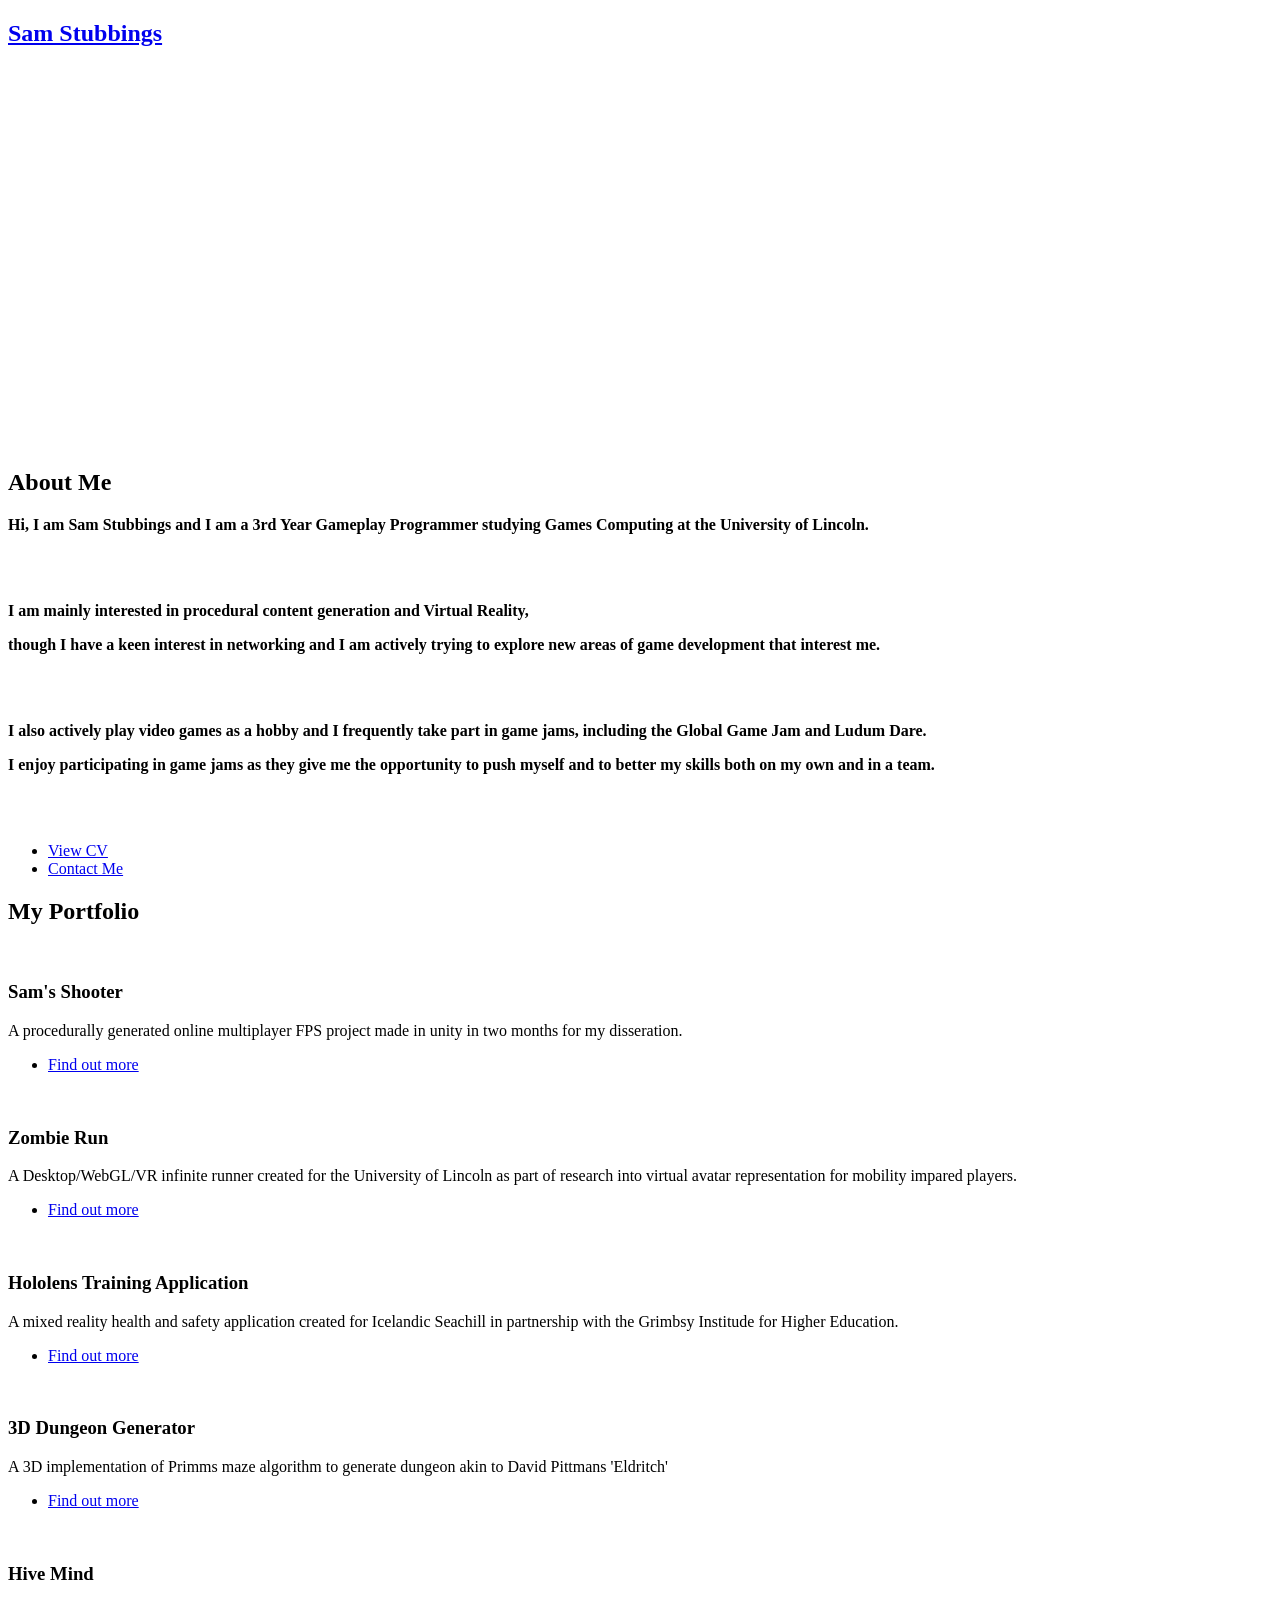
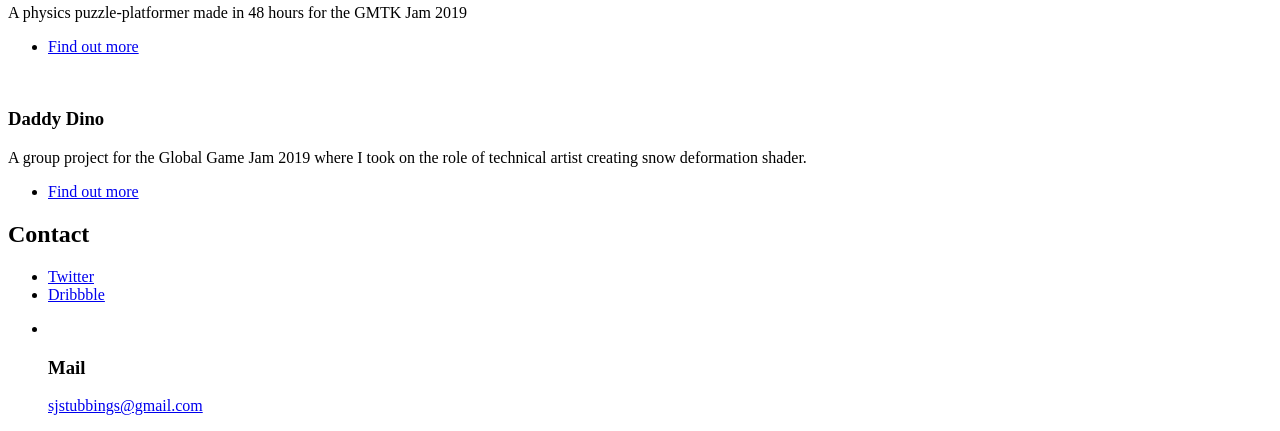
==== index.html @ 4e70c13d "Add files via upload Initial Commit" ====
<!DOCTYPE HTML>
<!--
	Dopetrope by HTML5 UP
	html5up.net | @ajlkn
	Free for personal and commercial use under the CCA 3.0 license (html5up.net/license)
<div class="row">	
								<h3><a href="index.html"><br></br></a></h3>
							</div>

-->
<html>
	<head>
		<title>Sam Stubbings portfolio</title>
		<meta charset="utf-8" />
		<meta name="viewport" content="width=device-width, initial-scale=1, user-scalable=no" />
		<link rel="stylesheet" href="assets/css/main.css" />
	</head>
	<body class="homepage is-preload">
		<div id="page-wrapper">

			<!-- Header -->
				<section id="header">

					<!-- Logo -->
						<h1><a href="index.html">Sam Stubbings<br> </br></a></h1>

					<!-- Nav -->

					<iframe width="560" height="315" src="https://www.youtube.com/embed/6GHrN5qxEMA" frameborder="0" allow="accelerometer; autoplay; encrypted-media; gyroscope; picture-in-picture" allowfullscreen></iframe>

					<!-- Banner -->
					
					<!-- Intro -->
						<section id="intro" class="container">
							
							
								<header>
									<br></br>
									<h2>About Me</h2>
								</header>
									<p><b>Hi, I am Sam Stubbings and I am a 3rd Year Gameplay Programmer studying Games Computing at the University of Lincoln.</b></p>
									<br></br>
									<p><b>I am mainly interested in procedural content generation and Virtual Reality,</b></p>
									<p><b> though I have a keen interest in networking and I am actively trying to explore new areas of game development that interest me.</b></p>
									<br></br>
									<p><b>I also actively play video games as a hobby and I frequently take part in game jams, including the Global Game Jam and Ludum Dare.</b></p>
									<p><b>I enjoy participating in game jams as they give me the opportunity to push myself and to better my skills both on my own and in a team.</b></p>
									<br></br>
							
							<footer>
								<ul class="actions">
									<li><a href="#" class="button large">View CV</a></li>
									<li><a href="#" class="button alt large">Contact Me</a></li>
								</ul>
							</footer>
						</section>

				</section>

			<!-- Main -->
				<section id="main">
					<div class="container">
						<div class="row">
							<div class="col-12">

								<!-- Portfolio -->
									<section>
										<header class="major">
											<h2>My Portfolio</h2>
										</header>
										<div class="row">
											<div class="col-4 col-6-medium col-12-small">
												<section class="box">
													<a href="#" class="image featured"><img src="images/pic02.jpg" alt="" /></a>
													<header>
														<h3>Sam's Shooter</h3>
													</header>
													<p>A procedurally generated online multiplayer FPS project made in unity in two months for my disseration.</p>
													<footer>
														<ul class="actions">
															<li><a href="#" class="button alt">Find out more</a></li>
														</ul>
													</footer>
												</section>
											</div>
											<div class="col-4 col-6-medium col-12-small">
												<section class="box">
													<a href="#" class="image featured"><img src="images/pic03.jpg" alt="" /></a>
													<header>
														<h3>Zombie Run</h3>
													</header>
													<p>A Desktop/WebGL/VR infinite runner created for the University of Lincoln as part of research into virtual avatar representation for mobility impared players.</p>
													<footer>
														<ul class="actions">
															<li><a href="#" class="button alt">Find out more</a></li>
														</ul>
													</footer>
												</section>
											</div>
											<div class="col-4 col-6-medium col-12-small">
												<section class="box">
													<a href="#" class="image featured"><img src="images/pic04.jpg" alt="" /></a>
													<header>
														<h3>Hololens Training Application</h3>
													</header>
													<p>A mixed reality health and safety application created for Icelandic Seachill in partnership with the Grimbsy Institude for Higher Education. </p>
													<footer>
														<ul class="actions">
															<li><a href="#" class="button alt">Find out more</a></li>
														</ul>
													</footer>
												</section>
											</div>
											<div class="col-4 col-6-medium col-12-small">
												<section class="box">
													<a href="#" class="image featured"><img src="images/pic05.jpg" alt="" /></a>
													<header>
														<h3>3D Dungeon Generator</h3>
													</header>
													<p>A 3D implementation of Primms maze algorithm to generate dungeon akin to David Pittmans 'Eldritch'</p>
													<footer>
														<ul class="actions">
															<li><a href="#" class="button alt">Find out more</a></li>
														</ul>
													</footer>
												</section>
											</div>
											<div class="col-4 col-6-medium col-12-small">
												<section class="box">
													<a href="#" class="image featured"><img src="images/pic06.jpg" alt="" /></a>
													<header>
														<h3>Hive Mind</h3>
													</header>
													<p>A physics puzzle-platformer made in 48 hours for the GMTK Jam 2019 </p>
													<footer>
														<ul class="actions">
															<li><a href="#" class="button alt">Find out more</a></li>
														</ul>
													</footer>
												</section>
											</div>
											<div class="col-4 col-6-medium col-12-small">
												<section class="box">
													<a href="#" class="image featured"><img src="images/pic07.jpg" alt="" /></a>
													<header>
														<h3>Daddy Dino</h3>
													</header>
													<p>A group project for the Global Game Jam 2019 where I took on the role of technical artist creating snow deformation shader.</p>
													<footer>
														<ul class="actions">
															<li><a href="#" class="button alt">Find out more</a></li>
														</ul>
													</footer>
												</section>
											</div>
										</div>
									</section>

							
						</div>
					</div>
				</section>

			<!-- Footer -->
				<section id="footer">
					<div class="container">
						<div class="row">							
							<div class="col-4 col-12-medium">
								<section>
									<header>
										<h2>Contact</h2>
									</header>
									<ul class="social">
										<li><a class="icon brands fa-twitter" href="#"><span class="label">Twitter</span></a></li>
										<li><a class="icon brands fa-linkedin-in" href="#"><span class="label">Dribbble</span></a></li>
										</ul>
									<ul class="contact">										
										<li></li>
											<h3>Mail</h3>
											<p><a href="#">sjstubbings@gmail.com</a></p>
										</li>										
									</ul>
								</section>
							</div>							
						</div>
					</div>
				</section>

		</div>

		<!-- Scripts -->
			<script src="assets/js/jquery.min.js"></script>
			<script src="assets/js/jquery.dropotron.min.js"></script>
			<script src="assets/js/browser.min.js"></script>
			<script src="assets/js/breakpoints.min.js"></script>
			<script src="assets/js/util.js"></script>
			<script src="assets/js/main.js"></script>

	</body>
</html>
---- assets/css/main.css ----
@import url("fontawesome-all.min.css");
@import url("https://fonts.googleapis.com/css?family=Source+Sans+Pro:300,400,700,900,300italic");

/*
	Dopetrope by HTML5 UP
	html5up.net | @ajlkn
	Free for personal and commercial use under the CCA 3.0 license (html5up.net/license)
*/

html, body, div, span, applet, object,
iframe, h1, h2, h3, h4, h5, h6, p, blockquote,
pre, a, abbr, acronym, address, big, cite,
code, del, dfn, em, img, ins, kbd, q, s, samp,
small, strike, strong, sub, sup, tt, var, b,
u, i, center, dl, dt, dd, ol, ul, li, fieldset,
form, label, legend, table, caption, tbody,
tfoot, thead, tr, th, td, article, aside,
canvas, details, embed, figure, figcaption,
footer, header, hgroup, menu, nav, output, ruby,
section, summary, time, mark, audio, video {
	margin: 0;
	padding: 0;
	border: 0;
	font-size: 100%;
	font: inherit;
	vertical-align: baseline;}

article, aside, details, figcaption, figure,
footer, header, hgroup, menu, nav, section {
	display: block;}

body {
	line-height: 1;
}

ol, ul {
	list-style: none;
}

blockquote, q {
	quotes: none;
}

	blockquote:before, blockquote:after, q:before, q:after {
		content: '';
		content: none;
	}

table {
	border-collapse: collapse;
	border-spacing: 0;
}

body {
	-webkit-text-size-adjust: none;
}

mark {
	background-color: transparent;
	color: inherit;
}

input::-moz-focus-inner {
	border: 0;
	padding: 0;
}

input, select, textarea {
	-moz-appearance: none;
	-webkit-appearance: none;
	-ms-appearance: none;
	appearance: none;
}

/* Basic */

	html {
		box-sizing: border-box;
	}

	*, *:before, *:after {
		box-sizing: inherit;
	}

	body {
		background: #252122;
		background-image: url("images/bg02.png");
	}

		body.is-preload *, body.is-preload *:before, body.is-preload *:after {
			-moz-animation: none !important;
			-webkit-animation: none !important;
			-ms-animation: none !important;
			animation: none !important;
			-moz-transition: none !important;
			-webkit-transition: none !important;
			-ms-transition: none !important;
			transition: none !important;
		}

	body, input, textarea, select {
		font-family: 'Source Sans Pro';
		font-weight: 300;
		color: #5d5d5d;
		font-size: 14pt;
		line-height: 1.75em;
	}

	strong, b {
		color: #252122;
		font-weight: 400;
	}

	i, em {
		font-style: italic;
	}

	sub {
		position: relative;
		top: 0.5em;
		font-size: 0.8em;
	}

	sup {
		position: relative;
		top: -0.5em;
		font-size: 0.8em;
	}

	blockquote {
		border-left: solid 0.75em #dddddd;
		padding: 1em 0 1em 1.5em;
		font-style: italic;
	}

	h1, h2, h3, h4, h5, h6 {
		color: #252122;
		font-weight: 700;
	}

	h1 a, h2 a, h3 a, h4 a, h5 a, h6 a {
		color: inherit;
		text-decoration: none;
	}

	h2 {
		font-size: 1.5em;
	}

	h3 {
		font-size: 1.35em;
	}

	a {
		color: #d52349;
		text-decoration: underline;
	}

		a:hover {
			text-decoration: none;
		}

	br.clear {
		clear: both;
	}

	hr {
		border: 0;
		border-top: solid 1px #dddddd;
		height: 1px;
		margin: 2em 0 2em 0;
	}

	p, ul, ol, dl, table {
		margin-bottom: 2em;
	}

/* Container */

	.container {
		margin: 0 auto;
		max-width: 100%;
		width: 70em;
	}

		@media screen and (max-width: 1680px) {

			.container {
				width: 70em;
			}

		}

		@media screen and (max-width: 1280px) {

			.container {
				width: calc(100% - 60px);
			}

		}

		@media screen and (max-width: 980px) {

			.container {
				width: calc(100% - 80px);
			}

		}

		@media screen and (max-width: 736px) {

			.container {
				width: calc(100% - 40px);
			}

		}

/* Row */

	.row {
		display: flex;
		flex-wrap: wrap;
		box-sizing: border-box;
		align-items: stretch;
	}

		.row > * {
			box-sizing: border-box;
		}

		.row.gtr-uniform > * > :last-child {
			margin-bottom: 0;
		}

		.row.aln-left {
			justify-content: flex-start;
		}

		.row.aln-center {
			justify-content: center;
		}

		.row.aln-right {
			justify-content: flex-end;
		}

		.row.aln-top {
			align-items: flex-start;
		}

		.row.aln-middle {
			align-items: center;
		}

		.row.aln-bottom {
			align-items: flex-end;
		}

		.row > .imp {
			order: -1;
		}

		.row > .col-1 {
			width: 8.33333%;
		}

		.row > .off-1 {
			margin-left: 8.33333%;
		}

		.row > .col-2 {
			width: 16.66667%;
		}

		.row > .off-2 {
			margin-left: 16.66667%;
		}

		.row > .col-3 {
			width: 25%;
		}

		.row > .off-3 {
			margin-left: 25%;
		}

		.row > .col-4 {
			width: 33.33333%;
		}

		.row > .off-4 {
			margin-left: 33.33333%;
		}

		.row > .col-5 {
			width: 41.66667%;
		}

		.row > .off-5 {
			margin-left: 41.66667%;
		}

		.row > .col-6 {
			width: 50%;
		}

		.row > .off-6 {
			margin-left: 50%;
		}

		.row > .col-7 {
			width: 58.33333%;
		}

		.row > .off-7 {
			margin-left: 58.33333%;
		}

		.row > .col-8 {
			width: 66.66667%;
		}

		.row > .off-8 {
			margin-left: 66.66667%;
		}

		.row > .col-9 {
			width: 75%;
		}

		.row > .off-9 {
			margin-left: 75%;
		}

		.row > .col-10 {
			width: 83.33333%;
		}

		.row > .off-10 {
			margin-left: 83.33333%;
		}

		.row > .col-11 {
			width: 91.66667%;
		}

		.row > .off-11 {
			margin-left: 91.66667%;
		}

		.row > .col-12 {
			width: 100%;
		}

		.row > .off-12 {
			margin-left: 100%;
		}

		.row.gtr-0 {
			margin-top: 0px;
			margin-left: 0px;
		}

			.row.gtr-0 > * {
				padding: 0px 0 0 0px;
			}

			.row.gtr-0.gtr-uniform {
				margin-top: 0px;
			}

				.row.gtr-0.gtr-uniform > * {
					padding-top: 0px;
				}

		.row.gtr-25 {
			margin-top: -12.5px;
			margin-left: -12.5px;
		}

			.row.gtr-25 > * {
				padding: 12.5px 0 0 12.5px;
			}

			.row.gtr-25.gtr-uniform {
				margin-top: -12.5px;
			}

				.row.gtr-25.gtr-uniform > * {
					padding-top: 12.5px;
				}

		.row.gtr-50 {
			margin-top: -25px;
			margin-left: -25px;
		}

			.row.gtr-50 > * {
				padding: 25px 0 0 25px;
			}

			.row.gtr-50.gtr-uniform {
				margin-top: -25px;
			}

				.row.gtr-50.gtr-uniform > * {
					padding-top: 25px;
				}

		.row {
			margin-top: -50px;
			margin-left: -50px;
		}

			.row > * {
				padding: 50px 0 0 50px;
			}

			.row.gtr-uniform {
				margin-top: -50px;
			}

				.row.gtr-uniform > * {
					padding-top: 50px;
				}

		.row.gtr-150 {
			margin-top: -75px;
			margin-left: -75px;
		}

			.row.gtr-150 > * {
				padding: 75px 0 0 75px;
			}

			.row.gtr-150.gtr-uniform {
				margin-top: -75px;
			}

				.row.gtr-150.gtr-uniform > * {
					padding-top: 75px;
				}

		.row.gtr-200 {
			margin-top: -100px;
			margin-left: -100px;
		}

			.row.gtr-200 > * {
				padding: 100px 0 0 100px;
			}

			.row.gtr-200.gtr-uniform {
				margin-top: -100px;
			}

				.row.gtr-200.gtr-uniform > * {
					padding-top: 100px;
				}

		@media screen and (max-width: 1680px) {

			.row {
				display: flex;
				flex-wrap: wrap;
				box-sizing: border-box;
				align-items: stretch;
			}

				.row > * {
					box-sizing: border-box;
				}

				.row.gtr-uniform > * > :last-child {
					margin-bottom: 0;
				}

				.row.aln-left {
					justify-content: flex-start;
				}

				.row.aln-center {
					justify-content: center;
				}

				.row.aln-right {
					justify-content: flex-end;
				}

				.row.aln-top {
					align-items: flex-start;
				}

				.row.aln-middle {
					align-items: center;
				}

				.row.aln-bottom {
					align-items: flex-end;
				}

				.row > .imp-xlarge {
					order: -1;
				}

				.row > .col-1-xlarge {
					width: 8.33333%;
				}

				.row > .off-1-xlarge {
					margin-left: 8.33333%;
				}

				.row > .col-2-xlarge {
					width: 16.66667%;
				}

				.row > .off-2-xlarge {
					margin-left: 16.66667%;
				}

				.row > .col-3-xlarge {
					width: 25%;
				}

				.row > .off-3-xlarge {
					margin-left: 25%;
				}

				.row > .col-4-xlarge {
					width: 33.33333%;
				}

				.row > .off-4-xlarge {
					margin-left: 33.33333%;
				}

				.row > .col-5-xlarge {
					width: 41.66667%;
				}

				.row > .off-5-xlarge {
					margin-left: 41.66667%;
				}

				.row > .col-6-xlarge {
					width: 50%;
				}

				.row > .off-6-xlarge {
					margin-left: 50%;
				}

				.row > .col-7-xlarge {
					width: 58.33333%;
				}

				.row > .off-7-xlarge {
					margin-left: 58.33333%;
				}

				.row > .col-8-xlarge {
					width: 66.66667%;
				}

				.row > .off-8-xlarge {
					margin-left: 66.66667%;
				}

				.row > .col-9-xlarge {
					width: 75%;
				}

				.row > .off-9-xlarge {
					margin-left: 75%;
				}

				.row > .col-10-xlarge {
					width: 83.33333%;
				}

				.row > .off-10-xlarge {
					margin-left: 83.33333%;
				}

				.row > .col-11-xlarge {
					width: 91.66667%;
				}

				.row > .off-11-xlarge {
					margin-left: 91.66667%;
				}

				.row > .col-12-xlarge {
					width: 100%;
				}

				.row > .off-12-xlarge {
					margin-left: 100%;
				}

				.row.gtr-0 {
					margin-top: 0px;
					margin-left: 0px;
				}

					.row.gtr-0 > * {
						padding: 0px 0 0 0px;
					}

					.row.gtr-0.gtr-uniform {
						margin-top: 0px;
					}

						.row.gtr-0.gtr-uniform > * {
							padding-top: 0px;
						}

				.row.gtr-25 {
					margin-top: -12.5px;
					margin-left: -12.5px;
				}

					.row.gtr-25 > * {
						padding: 12.5px 0 0 12.5px;
					}

					.row.gtr-25.gtr-uniform {
						margin-top: -12.5px;
					}

						.row.gtr-25.gtr-uniform > * {
							padding-top: 12.5px;
						}

				.row.gtr-50 {
					margin-top: -25px;
					margin-left: -25px;
				}

					.row.gtr-50 > * {
						padding: 25px 0 0 25px;
					}

					.row.gtr-50.gtr-uniform {
						margin-top: -25px;
					}

						.row.gtr-50.gtr-uniform > * {
							padding-top: 25px;
						}

				.row {
					margin-top: -50px;
					margin-left: -50px;
				}

					.row > * {
						padding: 50px 0 0 50px;
					}

					.row.gtr-uniform {
						margin-top: -50px;
					}

						.row.gtr-uniform > * {
							padding-top: 50px;
						}

				.row.gtr-150 {
					margin-top: -75px;
					margin-left: -75px;
				}

					.row.gtr-150 > * {
						padding: 75px 0 0 75px;
					}

					.row.gtr-150.gtr-uniform {
						margin-top: -75px;
					}

						.row.gtr-150.gtr-uniform > * {
							padding-top: 75px;
						}

				.row.gtr-200 {
					margin-top: -100px;
					margin-left: -100px;
				}

					.row.gtr-200 > * {
						padding: 100px 0 0 100px;
					}

					.row.gtr-200.gtr-uniform {
						margin-top: -100px;
					}

						.row.gtr-200.gtr-uniform > * {
							padding-top: 100px;
						}

		}

		@media screen and (max-width: 1280px) {

			.row {
				display: flex;
				flex-wrap: wrap;
				box-sizing: border-box;
				align-items: stretch;
			}

				.row > * {
					box-sizing: border-box;
				}

				.row.gtr-uniform > * > :last-child {
					margin-bottom: 0;
				}

				.row.aln-left {
					justify-content: flex-start;
				}

				.row.aln-center {
					justify-content: center;
				}

				.row.aln-right {
					justify-content: flex-end;
				}

				.row.aln-top {
					align-items: flex-start;
				}

				.row.aln-middle {
					align-items: center;
				}

				.row.aln-bottom {
					align-items: flex-end;
				}

				.row > .imp-large {
					order: -1;
				}

				.row > .col-1-large {
					width: 8.33333%;
				}

				.row > .off-1-large {
					margin-left: 8.33333%;
				}

				.row > .col-2-large {
					width: 16.66667%;
				}

				.row > .off-2-large {
					margin-left: 16.66667%;
				}

				.row > .col-3-large {
					width: 25%;
				}

				.row > .off-3-large {
					margin-left: 25%;
				}

				.row > .col-4-large {
					width: 33.33333%;
				}

				.row > .off-4-large {
					margin-left: 33.33333%;
				}

				.row > .col-5-large {
					width: 41.66667%;
				}

				.row > .off-5-large {
					margin-left: 41.66667%;
				}

				.row > .col-6-large {
					width: 50%;
				}

				.row > .off-6-large {
					margin-left: 50%;
				}

				.row > .col-7-large {
					width: 58.33333%;
				}

				.row > .off-7-large {
					margin-left: 58.33333%;
				}

				.row > .col-8-large {
					width: 66.66667%;
				}

				.row > .off-8-large {
					margin-left: 66.66667%;
				}

				.row > .col-9-large {
					width: 75%;
				}

				.row > .off-9-large {
					margin-left: 75%;
				}

				.row > .col-10-large {
					width: 83.33333%;
				}

				.row > .off-10-large {
					margin-left: 83.33333%;
				}

				.row > .col-11-large {
					width: 91.66667%;
				}

				.row > .off-11-large {
					margin-left: 91.66667%;
				}

				.row > .col-12-large {
					width: 100%;
				}

				.row > .off-12-large {
					margin-left: 100%;
				}

				.row.gtr-0 {
					margin-top: 0px;
					margin-left: 0px;
				}

					.row.gtr-0 > * {
						padding: 0px 0 0 0px;
					}

					.row.gtr-0.gtr-uniform {
						margin-top: 0px;
					}

						.row.gtr-0.gtr-uniform > * {
							padding-top: 0px;
						}

				.row.gtr-25 {
					margin-top: -7.5px;
					margin-left: -7.5px;
				}

					.row.gtr-25 > * {
						padding: 7.5px 0 0 7.5px;
					}

					.row.gtr-25.gtr-uniform {
						margin-top: -7.5px;
					}

						.row.gtr-25.gtr-uniform > * {
							padding-top: 7.5px;
						}

				.row.gtr-50 {
					margin-top: -15px;
					margin-left: -15px;
				}

					.row.gtr-50 > * {
						padding: 15px 0 0 15px;
					}

					.row.gtr-50.gtr-uniform {
						margin-top: -15px;
					}

						.row.gtr-50.gtr-uniform > * {
							padding-top: 15px;
						}

				.row {
					margin-top: -30px;
					margin-left: -30px;
				}

					.row > * {
						padding: 30px 0 0 30px;
					}

					.row.gtr-uniform {
						margin-top: -30px;
					}

						.row.gtr-uniform > * {
							padding-top: 30px;
						}

				.row.gtr-150 {
					margin-top: -45px;
					margin-left: -45px;
				}

					.row.gtr-150 > * {
						padding: 45px 0 0 45px;
					}

					.row.gtr-150.gtr-uniform {
						margin-top: -45px;
					}

						.row.gtr-150.gtr-uniform > * {
							padding-top: 45px;
						}

				.row.gtr-200 {
					margin-top: -60px;
					margin-left: -60px;
				}

					.row.gtr-200 > * {
						padding: 60px 0 0 60px;
					}

					.row.gtr-200.gtr-uniform {
						margin-top: -60px;
					}

						.row.gtr-200.gtr-uniform > * {
							padding-top: 60px;
						}

		}

		@media screen and (max-width: 980px) {

			.row {
				display: flex;
				flex-wrap: wrap;
				box-sizing: border-box;
				align-items: stretch;
			}

				.row > * {
					box-sizing: border-box;
				}

				.row.gtr-uniform > * > :last-child {
					margin-bottom: 0;
				}

				.row.aln-left {
					justify-content: flex-start;
				}

				.row.aln-center {
					justify-content: center;
				}

				.row.aln-right {
					justify-content: flex-end;
				}

				.row.aln-top {
					align-items: flex-start;
				}

				.row.aln-middle {
					align-items: center;
				}

				.row.aln-bottom {
					align-items: flex-end;
				}

				.row > .imp-medium {
					order: -1;
				}

				.row > .col-1-medium {
					width: 8.33333%;
				}

				.row > .off-1-medium {
					margin-left: 8.33333%;
				}

				.row > .col-2-medium {
					width: 16.66667%;
				}

				.row > .off-2-medium {
					margin-left: 16.66667%;
				}

				.row > .col-3-medium {
					width: 25%;
				}

				.row > .off-3-medium {
					margin-left: 25%;
				}

				.row > .col-4-medium {
					width: 33.33333%;
				}

				.row > .off-4-medium {
					margin-left: 33.33333%;
				}

				.row > .col-5-medium {
					width: 41.66667%;
				}

				.row > .off-5-medium {
					margin-left: 41.66667%;
				}

				.row > .col-6-medium {
					width: 50%;
				}

				.row > .off-6-medium {
					margin-left: 50%;
				}

				.row > .col-7-medium {
					width: 58.33333%;
				}

				.row > .off-7-medium {
					margin-left: 58.33333%;
				}

				.row > .col-8-medium {
					width: 66.66667%;
				}

				.row > .off-8-medium {
					margin-left: 66.66667%;
				}

				.row > .col-9-medium {
					width: 75%;
				}

				.row > .off-9-medium {
					margin-left: 75%;
				}

				.row > .col-10-medium {
					width: 83.33333%;
				}

				.row > .off-10-medium {
					margin-left: 83.33333%;
				}

				.row > .col-11-medium {
					width: 91.66667%;
				}

				.row > .off-11-medium {
					margin-left: 91.66667%;
				}

				.row > .col-12-medium {
					width: 100%;
				}

				.row > .off-12-medium {
					margin-left: 100%;
				}

				.row.gtr-0 {
					margin-top: 0px;
					margin-left: 0px;
				}

					.row.gtr-0 > * {
						padding: 0px 0 0 0px;
					}

					.row.gtr-0.gtr-uniform {
						margin-top: 0px;
					}

						.row.gtr-0.gtr-uniform > * {
							padding-top: 0px;
						}

				.row.gtr-25 {
					margin-top: -10px;
					margin-left: -10px;
				}

					.row.gtr-25 > * {
						padding: 10px 0 0 10px;
					}

					.row.gtr-25.gtr-uniform {
						margin-top: -10px;
					}

						.row.gtr-25.gtr-uniform > * {
							padding-top: 10px;
						}

				.row.gtr-50 {
					margin-top: -20px;
					margin-left: -20px;
				}

					.row.gtr-50 > * {
						padding: 20px 0 0 20px;
					}

					.row.gtr-50.gtr-uniform {
						margin-top: -20px;
					}

						.row.gtr-50.gtr-uniform > * {
							padding-top: 20px;
						}

				.row {
					margin-top: -40px;
					margin-left: -40px;
				}

					.row > * {
						padding: 40px 0 0 40px;
					}

					.row.gtr-uniform {
						margin-top: -40px;
					}

						.row.gtr-uniform > * {
							padding-top: 40px;
						}

				.row.gtr-150 {
					margin-top: -60px;
					margin-left: -60px;
				}

					.row.gtr-150 > * {
						padding: 60px 0 0 60px;
					}

					.row.gtr-150.gtr-uniform {
						margin-top: -60px;
					}

						.row.gtr-150.gtr-uniform > * {
							padding-top: 60px;
						}

				.row.gtr-200 {
					margin-top: -80px;
					margin-left: -80px;
				}

					.row.gtr-200 > * {
						padding: 80px 0 0 80px;
					}

					.row.gtr-200.gtr-uniform {
						margin-top: -80px;
					}

						.row.gtr-200.gtr-uniform > * {
							padding-top: 80px;
						}

		}

		@media screen and (max-width: 736px) {

			.row {
				display: flex;
				flex-wrap: wrap;
				box-sizing: border-box;
				align-items: stretch;
			}

				.row > * {
					box-sizing: border-box;
				}

				.row.gtr-uniform > * > :last-child {
					margin-bottom: 0;
				}

				.row.aln-left {
					justify-content: flex-start;
				}

				.row.aln-center {
					justify-content: center;
				}

				.row.aln-right {
					justify-content: flex-end;
				}

				.row.aln-top {
					align-items: flex-start;
				}

				.row.aln-middle {
					align-items: center;
				}

				.row.aln-bottom {
					align-items: flex-end;
				}

				.row > .imp-small {
					order: -1;
				}

				.row > .col-1-small {
					width: 8.33333%;
				}

				.row > .off-1-small {
					margin-left: 8.33333%;
				}

				.row > .col-2-small {
					width: 16.66667%;
				}

				.row > .off-2-small {
					margin-left: 16.66667%;
				}

				.row > .col-3-small {
					width: 25%;
				}

				.row > .off-3-small {
					margin-left: 25%;
				}

				.row > .col-4-small {
					width: 33.33333%;
				}

				.row > .off-4-small {
					margin-left: 33.33333%;
				}

				.row > .col-5-small {
					width: 41.66667%;
				}

				.row > .off-5-small {
					margin-left: 41.66667%;
				}

				.row > .col-6-small {
					width: 50%;
				}

				.row > .off-6-small {
					margin-left: 50%;
				}

				.row > .col-7-small {
					width: 58.33333%;
				}

				.row > .off-7-small {
					margin-left: 58.33333%;
				}

				.row > .col-8-small {
					width: 66.66667%;
				}

				.row > .off-8-small {
					margin-left: 66.66667%;
				}

				.row > .col-9-small {
					width: 75%;
				}

				.row > .off-9-small {
					margin-left: 75%;
				}

				.row > .col-10-small {
					width: 83.33333%;
				}

				.row > .off-10-small {
					margin-left: 83.33333%;
				}

				.row > .col-11-small {
					width: 91.66667%;
				}

				.row > .off-11-small {
					margin-left: 91.66667%;
				}

				.row > .col-12-small {
					width: 100%;
				}

				.row > .off-12-small {
					margin-left: 100%;
				}

				.row.gtr-0 {
					margin-top: 0px;
					margin-left: 0px;
				}

					.row.gtr-0 > * {
						padding: 0px 0 0 0px;
					}

					.row.gtr-0.gtr-uniform {
						margin-top: 0px;
					}

						.row.gtr-0.gtr-uniform > * {
							padding-top: 0px;
						}

				.row.gtr-25 {
					margin-top: -5px;
					margin-left: -5px;
				}

					.row.gtr-25 > * {
						padding: 5px 0 0 5px;
					}

					.row.gtr-25.gtr-uniform {
						margin-top: -5px;
					}

						.row.gtr-25.gtr-uniform > * {
							padding-top: 5px;
						}

				.row.gtr-50 {
					margin-top: -10px;
					margin-left: -10px;
				}

					.row.gtr-50 > * {
						padding: 10px 0 0 10px;
					}

					.row.gtr-50.gtr-uniform {
						margin-top: -10px;
					}

						.row.gtr-50.gtr-uniform > * {
							padding-top: 10px;
						}

				.row {
					margin-top: -20px;
					margin-left: -20px;
				}

					.row > * {
						padding: 20px 0 0 20px;
					}

					.row.gtr-uniform {
						margin-top: -20px;
					}

						.row.gtr-uniform > * {
							padding-top: 20px;
						}

				.row.gtr-150 {
					margin-top: -30px;
					margin-left: -30px;
				}

					.row.gtr-150 > * {
						padding: 30px 0 0 30px;
					}

					.row.gtr-150.gtr-uniform {
						margin-top: -30px;
					}

						.row.gtr-150.gtr-uniform > * {
							padding-top: 30px;
						}

				.row.gtr-200 {
					margin-top: -40px;
					margin-left: -40px;
				}

					.row.gtr-200 > * {
						padding: 40px 0 0 40px;
					}

					.row.gtr-200.gtr-uniform {
						margin-top: -40px;
					}

						.row.gtr-200.gtr-uniform > * {
							padding-top: 40px;
						}

		}

/* Form */

	form label {
		display: block;
		color: #252122;
		font-weight: 400;
		margin: 0 0 0.5em 0;
	}

	form input[type=text],
	form input[type=email],
	form input[type=password],
	form select,
	form textarea {
		-webkit-appearance: none;
		display: block;
		border: 0;
		padding: 0.75em 1em;
		font-size: 1em;
		border-radius: 5px;
		border: solid 1px #dddddd;
		background: #fff;
		width: 100%;
	}

		form input[type=text]:focus,
		form input[type=email]:focus,
		form input[type=password]:focus,
		form select:focus,
		form textarea:focus {
			box-shadow: inset 0px 0px 1px 1px #43bff0;
		}

	form textarea {
		height: 15em;
	}

	form ::-webkit-input-placeholder {
		color: #555 !important;
	}

	form :-moz-placeholder {
		color: #555 !important;
	}

	form ::-moz-placeholder {
		color: #555 !important;
	}

	form :-ms-input-placeholder {
		color: #555 !important;
	}

	form ::-moz-focus-inner {
		border: 0;
	}

/* Tables */

	table {
		width: 100%;
	}

		table tr {
			border-top: solid 1px #dddddd;
		}

			table tr:first-child {
				border-top: 0;
			}

		table td {
			padding: 0.5em 1em 0.5em 1em;
		}

		table th {
			text-align: left;
			padding: 0.5em 1em 0.5em 1em;
			font-weight: 700;
			margin: 0 0 1em 0;
		}

		table thead {
			border-bottom: solid 2px #dddddd;
		}

/* Section/Article */

	section, article {
		margin-bottom: 2.5em;
	}

		section > :last-child, section:last-child, article > :last-child, article:last-child {
			margin-bottom: 0;
		}

	header {
		margin: 0 0 1.5em 0;
	}

		header > p {
			display: block;
			font-style: italic;
			margin: 0.5em 0 0 0;
			padding-bottom: 0.5em;
		}

		header.major {
			position: relative;
			text-align: center;
			border-top: solid 1px #ccc;
			top: 1em;
			margin: 0 0 3em 0;
		}

			header.major h2 {
				background: #fff;
				position: relative;
				top: -0.65em;
				display: inline;
				margin: 0;
				padding: 0 1em 0 1em;
			}

	footer {
		margin: 2.25em 0 0 0;
	}

/* Box */

	.box {
		background: #ffffff;
		border-bottom: solid 1px #ccc;
		padding: 2.75em 1.75em 2.75em 1.75em;
	}

		.box .image.featured {
			position: relative;
			width: auto;
			left: 1.75em;
			top: 1.75em;
			margin: -4.5em 0 4.25em -3.5em;
		}

		.box.post header {
			padding-top: 1em;
			margin: 0 0 2em 0;
		}

		.box.post h2 {
			font-size: 2.5em;
			letter-spacing: -0.015em;
		}

		.box.post header > p {
			margin-top: 1.25em;
			font-size: 1.25em;
		}

		.box footer ul.actions {
			margin-bottom: 0;
		}

/* Button */

	input[type="button"],
	input[type="submit"],
	input[type="reset"],
	button,
	.button {
		-webkit-appearance: none;
		display: inline-block;
		text-decoration: none;
		cursor: pointer;
		border: 0;
		border-radius: 5px;
		background: #d52349;
		color: #fff !important;
		font-weight: 700;
		outline: 0;
		font-size: 1.1em;
		padding: 0.65em 1.5em 0.65em 1.5em;
		text-align: center;
		-moz-transition: background-color .25s ease-in-out;
		-webkit-transition: background-color .25s ease-in-out;
		-ms-transition: background-color .25s ease-in-out;
		transition: background-color .25s ease-in-out;
	}

		input[type="button"]:hover,
		input[type="submit"]:hover,
		input[type="reset"]:hover,
		button:hover,
		.button:hover {
			background: #e53359;
		}

		input[type="button"]:active,
		input[type="submit"]:active,
		input[type="reset"]:active,
		button:active,
		.button:active {
			background: #c51349;
		}

		input[type="button"].alt,
		input[type="submit"].alt,
		input[type="reset"].alt,
		button.alt,
		.button.alt {
			background: #252122;
		}

			input[type="button"].alt:hover,
			input[type="submit"].alt:hover,
			input[type="reset"].alt:hover,
			button.alt:hover,
			.button.alt:hover {
				background: #353132;
			}

			input[type="button"].alt:active,
			input[type="submit"].alt:active,
			input[type="reset"].alt:active,
			button.alt:active,
			.button.alt:active {
				background: #151112;
			}

		input[type="button"].icon:before,
		input[type="submit"].icon:before,
		input[type="reset"].icon:before,
		button.icon:before,
		.button.icon:before {
			opacity: 0.35;
			position: relative;
			top: 0.05em;
			margin-right: 0.75em;
		}

		input[type="button"].large,
		input[type="submit"].large,
		input[type="reset"].large,
		button.large,
		.button.large {
			font-size: 1.5em;
			padding: 0.75em 1.5em 0.75em 1.5em;
		}

/* Image */

	.image {
		display: inline-block;
		outline: 0;
	}

		.image img {
			display: block;
			width: 100%;
		}

		.image.centered {
			display: block;
			margin: 0 0 2em 0;
		}

			.image.centered img {
				margin: 0 auto;
				width: auto;
			}

		.image.featured {
			display: block;
			width: 100%;
			margin: 0 0 2em 0;
		}

		.image.left {
			float: left;
			margin: 0 2em 2em 0;
		}

/* List */

	ul {
		list-style: disc;
		padding-left: 1em;
	}

		ul li {
			padding-left: 0.5em;
		}

	ol {
		list-style: decimal;
		padding-left: 1.25em;
	}

		ol li {
			padding-left: 0.25em;
		}

/* Actions */

	ul.actions {
		list-style: none;
		padding-left: 0;
	}

		ul.actions li {
			display: inline-block;
			margin-left: 1em;
			padding-left: 0;
		}

			ul.actions li:first-child {
				margin-left: 0;
			}

/* Links */

	ul.links {
		list-style: none;
		padding-left: 0;
	}

		ul.links li {
			display: inline-block;
			border-left: solid 1px rgba(255, 255, 255, 0.05);
			padding: 0 0 0 1em;
			margin: 0 0 0 1em;
		}

			ul.links li:first-child {
				border-left: 0;
				padding-left: 0;
				margin-left: 0;
			}

/* Contact */

	ul.contact {
		list-style: none;
		padding-left: 0;
	}

		ul.contact li {
			position: relative;
			border-top: solid 1px #ddd;
			padding: 1.3em 0 1.3em 7em;
		}

			ul.contact li h3 {
				position: absolute;
				left: 0;
				top: 1.3em;
				font-size: 1.1em;
			}

			ul.contact li p {
				margin: 0;
			}

			ul.contact li:first-child {
				padding-top: 0;
				border-top: 0;
			}

				ul.contact li:first-child h3 {
					top: 0;
				}

/* Dates */

	ul.dates {
		list-style: none;
		padding-left: 0;
	}

		ul.dates li {
			position: relative;
			border-top: solid 1px #ddd;
			padding: 1.3em 0 1.3em 6.75em;
		}

		ul.dates .date {
			display: block;
			position: absolute;
			left: 0;
			top: 1.3em;
			background-color: #d52349;
			height: 3.5em;
			text-align: center;
			color: #fff;
			line-height: 1em;
			border-top-left-radius: 5px;
			border-bottom-left-radius: 5px;
			padding: 0.5em 0.75em 0 1em;
		}

			ul.dates .date:after {
				content: '';
				position: absolute;
				bottom: 0;
				right: -1.2em;
				border-left: solid 1.25em #d52349;
				border-top: solid 1.8em transparent;
				border-bottom: solid 1.8em transparent;
			}

			ul.dates .date strong {
				display: block;
				font-size: 1.75em;
				padding-top: 0.15em;
			}

		ul.dates h3 {
			font-size: 1.1em;
		}

		ul.dates p {
			margin: 0;
		}

		ul.dates li:first-child {
			border-top: 0;
			padding-top: 0;
		}

			ul.dates li:first-child .date {
				top: 0;
			}

/* Divided */

	ul.divided {
		list-style: none;
		padding-left: 0;
	}

		ul.divided li {
			border-top: solid 1px #ddd;
			padding: 1em 0 1em 0;
		}

			ul.divided li:first-child {
				border-top: 0;
				padding-top: 0;
			}

/* Social */

	ul.social {
		list-style: none;
		padding-left: 0;
		overflow: hidden;
		cursor: default;
		margin: 0 0 3.25em 0;
	}

		ul.social li {
			display: inline-block;
			padding-left: 0;
			margin-left: 0.75em;
		}

			ul.social li:first-child {
				margin-left: 0;
			}

			ul.social li a {
				display: inline-block;
				width: 3em;
				height: 3em;
				text-align: center;
				border-radius: 5px;
				background: #888;
				-moz-transition: background-color .25s ease-in-out;
				-webkit-transition: background-color .25s ease-in-out;
				-ms-transition: background-color .25s ease-in-out;
				transition: background-color .25s ease-in-out;
			}

				ul.social li a:before {
					color: #fff;
					font-size: 2em;
					line-height: 1.5em;
				}

				ul.social li a.fa-facebook {
					background: #3c5a98;
				}

					ul.social li a.fa-facebook:hover {
						background: #4c6aa8;
					}

				ul.social li a.fa-twitter {
					background: #2daae4;
				}

					ul.social li a.fa-twitter:hover {
						background: #3dbaf4;
					}

				ul.social li a.fa-dribbble {
					background: #c4376b;
				}

					ul.social li a.fa-dribbble:hover {
						background: #d4477b;
					}

				ul.social li a.fa-linkedin {
					background: #006599;
				}

					ul.social li a.fa-linkedin:hover {
						background: #1075a9;
					}

				ul.social li a.fa-tumblr {
					background: #2b4661;
				}

					ul.social li a.fa-tumblr:hover {
						background: #3b5671;
					}

				ul.social li a.fa-google-plus {
					background: #da2713;
				}

					ul.social li a.fa-google-plus:hover {
						background: #ea3723;
					}

/* Icons */

	.icon {
		text-decoration: none;
		position: relative;
		text-decoration: none;
	}

		.icon:before {
			-moz-osx-font-smoothing: grayscale;
			-webkit-font-smoothing: antialiased;
			display: inline-block;
			font-style: normal;
			font-variant: normal;
			text-rendering: auto;
			line-height: 1;
			text-transform: none !important;
			font-family: 'Font Awesome 5 Free';
			font-weight: 400;
		}

		.icon.solid:before {
			font-weight: 900;
		}

		.icon.brands:before {
			font-family: 'Font Awesome 5 Brands';
		}

		.icon:before {
			line-height: inherit;
		}

		.icon > .label {
			display: none;
		}

		.icon.featured {
			position: relative;
			display: inline-block;
			background-color: #d52349;
			width: 9em;
			padding: 1.75em 0 0.75em 0;
			border-top-left-radius: 5px;
			border-top-right-radius: 5px;
			margin: 0 0 4.5em 0;
			cursor: default;
		}

			.icon.featured:before {
				font-size: 4.5em;
				line-height: 1em;
				color: #fff;
			}

			.icon.featured:after {
				content: '';
				position: absolute;
				bottom: -1.95em;
				left: 0;
				border-top: solid 2em #d52349;
				border-left: solid 4.5em transparent;
				border-right: solid 4.5em transparent;
			}

			.icon.featured.alt {
				background-color: #252122;
			}

				.icon.featured.alt:after {
					border-top-color: #252122;
				}

			.icon.featured.alt2 {
				background-color: #827a7c;
			}

				.icon.featured.alt2:after {
					border-top-color: #827a7c;
				}

/* Page Wrapper */

	#page-wrapper > section {
		margin-bottom: 0;
	}

/* Header */

	#header {
		position: relative;
		background: #ffffff;
		border-bottom: solid 1px #ccc;
		padding: 5em 0 4em 0;
		text-align: center;
	}

		#header h1 {
			color: #252122;
			font-weight: 900;
			font-size: 2.5em;
			letter-spacing: -0.035em;
			line-height: 1;
		}

/* Nav */

	#nav {
		margin: 2.5em 0 0 0;
	}

		#nav > ul {
			margin: 0;
		}

			#nav > ul > li {
				display: inline-block;
				font-style: italic;
				margin: 0 0.35em 0 0.35em;
			}

				#nav > ul > li > ul {
					display: none;
				}

				#nav > ul > li > a {
					border-radius: 5px;
					color: #5d5d5d;
					text-decoration: none;
					padding: 0.6em 1.2em 0.6em 1.2em;
					-moz-transition: background-color .25s ease-in-out;
					-webkit-transition: background-color .25s ease-in-out;
					-ms-transition: background-color .25s ease-in-out;
					transition: background-color .25s ease-in-out;
					outline: 0;
				}

				#nav > ul > li:hover > a, #nav > ul > li.active > a {
					background: #f3f3f3;
				}

				#nav > ul > li.current > a {
					background: #d52349;
					color: #fff !important;
					font-weight: 700;
				}

	.dropotron {
		border-radius: 5px;
		background-color: #252122;
		background-color: rgba(34, 30, 31, 0.98);
		padding: 1.25em 1.5em 1.25em 1.5em;
		font-style: italic;
		min-width: 13em;
		box-shadow: 0px 8px 15px 0px rgba(0, 0, 0, 0.5);
		text-align: left;
		margin-top: -1.25em;
		margin-left: -1px;
		list-style: none;
	}

		.dropotron a, .dropotron span {
			color: #aaa;
			text-decoration: none;
			-moz-transition: color .25s ease-in-out;
			-webkit-transition: color .25s ease-in-out;
			-ms-transition: color .25s ease-in-out;
			transition: color .25s ease-in-out;
		}

		.dropotron li {
			padding: 0.25em 0 0.25em 0;
		}

			.dropotron li:hover > a, .dropotron li:hover > span {
				color: #fff;
			}

		.dropotron.level-0 {
			margin-top: 2em;
		}

			.dropotron.level-0:before {
				content: '';
				display: block;
				position: absolute;
				left: 50%;
				margin-left: -10px;
				top: -9px;
				border-left: solid 10px transparent;
				border-right: solid 10px transparent;
				border-bottom: solid 10px #252122;
				border-bottom-color: rgba(34, 30, 31, 0.98);
			}

/* Banner */

	#banner {
		background: #CCE8F4 url("../../images/pic01.jpg");
		background-position: center center;
		background-size: auto 100%;
		background-repeat: no-repeat;
		text-align: center;
		position: relative;
		padding: 8em 0;
		margin: 4em 0 0 0;
	}

		#banner header {
			background-color: rgba(34, 30, 31, 0.98);
			display: inline-block;
			padding: 2.5em 5em;
			border-radius: 5px;
		}

			#banner header h2 {
				color: #fff;
				font-weight: 700;
				font-size: 2.5em;
				margin: 0 0 0.65em 0;
			}

			#banner header p {
				color: #d52349;
				padding: 0;
				font-style: normal;
				margin: 0;
				font-size: 1.5em;
			}

/* Intro */

	#intro {
		text-align: center;
		overflow: hidden;
	}

		#intro section {
			margin: 3em 0;
			padding: 2.5em 0;
		}

		#intro h2 {
			font-size: 1.75em;
		}

		#intro p {
			margin: 0;
		}

		#intro .middle {
			position: relative;
			z-index: 1;
		}

			#intro .middle:before {
				content: '';
				width: 32px;
				height: 100%;
				position: absolute;
				left: -24px;
				top: 0;
				display: block;
				z-index: -1;
				box-shadow: 32px 0 0 0 #fff, 0 -32px 0 0 #fff, 0 32px 0 0 #fff, 32px 32px 0 0 #fff, 32px -32px 0 0 #fff, 0 0 32px 0 rgba(0, 0, 0, 0.15);
			}

			#intro .middle:after {
				content: '';
				width: 32px;
				height: 100%;
				position: absolute;
				right: -24px;
				top: 0;
				display: block;
				z-index: -1;
				box-shadow: -32px 0 0 0 #fff, 0 -32px 0 0 #fff, 0 32px 0 0 #fff, -32px 32px 0 0 #fff, -32px -32px 0 0 #fff, 0 0 32px 0 rgba(0, 0, 0, 0.15);
			}

		#intro .button {
			min-width: 12em;
		}

		#intro footer {
			margin: 0;
		}

/* Main */

	#main {
		position: relative;
		background: #f7f7f7 url("images/bg02.png");
		padding: 4em 0 4em 0;
	}

		#main:before {
			content: '';
			position: absolute;
			top: 0;
			left: 0;
			width: 100%;
			background: url("images/bg01.png");
			background-size: 100% 100%;
			z-index: 0;
			opacity: 0.1;
		}

		#main .major h2 {
			background: #f7f7f7 url("images/bg02.png");
		}

/* Footer */

	#footer {
		position: relative;
		color: #858484;
		padding: 4em 0;
	}

		#footer:before {
			content: '';
			position: absolute;
			top: 0;
			left: 0;
			width: 100%;
			background: url("images/bg01.png");
			background-size: 100% 100%;
			z-index: 0;
			opacity: 0.5;
		}

		#footer a {
			color: #c5c4c4;
		}

		#footer h2, #footer h3, #footer h4, #footer h5, #footer h6, #footer strong, #footer b {
			color: #fff;
		}

			#footer h2 a, #footer h3 a, #footer h4 a, #footer h5 a, #footer h6 a, #footer strong a, #footer b a {
				color: inherit;
			}

		#footer ul.contact li,
		#footer ul.dates li,
		#footer ul.divided li {
			border-top-color: #353434;
			border-top-color: rgba(255, 255, 255, 0.05);
		}

		#footer header {
			margin: 0 0 3em 0;
		}

			#footer header h2 {
				font-size: 1.75em;
			}

/* Copyright */

	#copyright {
		text-align: center;
		margin: 3em 0 2em 0;
	}

		#copyright ul.links {
			display: inline-block;
			background: #2C2929;
			background: rgba(255, 255, 255, 0.05);
			border-radius: 5px;
			margin: 0;
			padding: 0.85em 2.25em 0.85em 2.25em;
		}

/* XLarge */

	@media screen and (max-width: 1680px) {

		/* Basic */

			body, input, textarea, select {
				font-size: 12pt;
			}

	}

/* Large */

	@media screen and (max-width: 1280px) {

		/* Basic */

			body, input, textarea, select {
				font-size: 11pt;
			}

		/* Section/Article */

			header.major {
				margin: 0.75em 0 2.5em 0;
			}

				header.major h2 {
					padding: 0 1em 0 1em;
				}

		/* Social */

			ul.social li {
				margin: 0 0 0.25em 0.75em;
			}

		/* Header */

			#header {
				padding: 4em 0 3em 0;
			}

		/* Banner */

			#banner {
				padding: 6em 0;
				margin: 3em 0 0 0;
			}

		/* Intro */

			#intro {
				padding: 0;
			}

				#intro section {
					padding: 1em 2em;
				}

				#intro .middle:before {
					left: -12px;
				}

				#intro .middle:after {
					right: -12px;
				}

		/* Main */

			#main {
				padding: 30px 0;
			}

		/* Footer */

			#footer {
				padding: 3em 0;
			}

				#footer:before {
					height: 2.5em;
				}

				#footer header {
					margin: 0 0 1.5em 0;
				}

					#footer header h2 {
						font-size: 1.25em;
					}

		/* Copyright */

			#copyright {
				margin: 0;
			}

	}

/* Medium */

	#navPanel, #titleBar {
		display: none;
	}

	@media screen and (max-width: 980px) {

		/* Basic */

			html, body {
				overflow-x: hidden;
			}

		/* Box */

			.box footer ul.actions li {
				margin: 1em 0 0 0;
				display: block;
			}

				.box footer ul.actions li .button {
					width: 100%;
				}

				.box footer ul.actions li:first-child {
					margin-top: 0;
				}

		/* Header */

			#header {
				padding: 3.5em 0 3em 0;
			}

		/* Nav */

			#nav {
				display: none;
			}

		/* Intro */

			#intro {
				padding: 3em 0 0 0;
			}

				#intro section {
					position: relative;
					border-top: solid 1px #dfdfdf;
					margin: 0;
					padding: 40px 0 0 0;
				}

					#intro section.first {
						border-top: 0;
						padding-top: 0;
					}

					#intro section p {
						margin: 0;
					}

				#intro .middle:before, #intro .middle:after {
					display: none;
				}

				#intro footer {
					padding: 3em 0 0 0;
				}

					#intro footer ul.actions {
						margin-bottom: 0;
					}

		/* Main */

			#main {
				padding: 40px 0;
			}

		/* Copyright */

			#copyright ul.links {
				display: block;
			}

		/* Nav */

			#page-wrapper {
				-moz-backface-visibility: hidden;
				-webkit-backface-visibility: hidden;
				-ms-backface-visibility: hidden;
				backface-visibility: hidden;
				-moz-transition: -moz-transform 0.5s ease;
				-webkit-transition: -webkit-transform 0.5s ease;
				-ms-transition: -ms-transform 0.5s ease;
				transition: transform 0.5s ease;
				padding-bottom: 1px;
			}

			#titleBar {
				-moz-backface-visibility: hidden;
				-webkit-backface-visibility: hidden;
				-ms-backface-visibility: hidden;
				backface-visibility: hidden;
				-moz-transition: -moz-transform 0.5s ease;
				-webkit-transition: -webkit-transform 0.5s ease;
				-ms-transition: -ms-transform 0.5s ease;
				transition: transform 0.5s ease;
				display: block;
				height: 44px;
				left: 0;
				position: fixed;
				top: 0;
				width: 100%;
				z-index: 10001;
				background: none;
			}

				#titleBar .toggle {
					text-decoration: none;
					width: 80px;
					height: 60px;
				}

					#titleBar .toggle:before {
						-moz-osx-font-smoothing: grayscale;
						-webkit-font-smoothing: antialiased;
						display: inline-block;
						font-style: normal;
						font-variant: normal;
						text-rendering: auto;
						line-height: 1;
						text-transform: none !important;
						font-family: 'Font Awesome 5 Free';
						font-weight: 900;
					}

					#titleBar .toggle:before {
						content: '\f0c9';
						display: block;
						position: absolute;
						left: 10px;
						top: 10px;
						width: 50px;
						height: 40px;
						line-height: 40px;
						font-size: 18px;
						color: #fff;
						text-align: center;
						background: rgba(150, 150, 150, 0.75);
						border-radius: 5px;
					}

					#titleBar .toggle:active:before {
						background-color: #969696;
					}

			#navPanel {
				-moz-backface-visibility: hidden;
				-webkit-backface-visibility: hidden;
				-ms-backface-visibility: hidden;
				backface-visibility: hidden;
				-moz-transform: translateX(-275px);
				-webkit-transform: translateX(-275px);
				-ms-transform: translateX(-275px);
				transform: translateX(-275px);
				-moz-transition: -moz-transform 0.5s ease;
				-webkit-transition: -webkit-transform 0.5s ease;
				-ms-transition: -ms-transform 0.5s ease;
				transition: transform 0.5s ease;
				display: block;
				height: 100%;
				left: 0;
				overflow-y: auto;
				position: fixed;
				top: 0;
				width: 275px;
				z-index: 10002;
				color: #858484;
				background-image: url("images/bg02.png");
				box-shadow: inset -3px 0px 5px 0px rgba(0, 0, 0, 0.35);
			}

				#navPanel .link {
					display: block;
					color: #888;
					text-decoration: none;
					height: 44px;
					line-height: 44px;
					border-top: solid 1px rgba(255, 255, 255, 0.05);
					padding: 0 1em 0 1em;
					font-style: italic;
				}

					#navPanel .link:first-child {
						border-top: 0;
					}

				#navPanel .indent-1 {
					display: inline-block;
					width: 1em;
				}

				#navPanel .indent-2 {
					display: inline-block;
					width: 2em;
				}

				#navPanel .indent-3 {
					display: inline-block;
					width: 3em;
				}

				#navPanel .indent-4 {
					display: inline-block;
					width: 4em;
				}

				#navPanel .indent-5 {
					display: inline-block;
					width: 5em;
				}

				#navPanel .depth-0 {
					color: #fff;
				}

			body.navPanel-visible #page-wrapper {
				-moz-transform: translateX(275px);
				-webkit-transform: translateX(275px);
				-ms-transform: translateX(275px);
				transform: translateX(275px);
			}

			body.navPanel-visible #titleBar {
				-moz-transform: translateX(275px);
				-webkit-transform: translateX(275px);
				-ms-transform: translateX(275px);
				transform: translateX(275px);
			}

			body.navPanel-visible #navPanel {
				-moz-transform: translateX(0);
				-webkit-transform: translateX(0);
				-ms-transform: translateX(0);
				transform: translateX(0);
			}

	}

/* Small */

	@media screen and (max-width: 736px) {

		/* Basic */

			body, input, textarea, select {
				font-size: 11pt;
			}

			h2, h3, h4, h5, h6 {
				font-size: 1.25em;
			}

		/* Button */

			input[type="button"].large,
			input[type="submit"].large,
			input[type="reset"].large,
			button.large,
			.button.large {
				font-size: 1.1em;
				padding: 0.65em 1.5em 0.65em 1.5em;
			}

		/* Actions */

			ul.actions li {
				margin: 1em 0 0 0;
				display: block;
			}

				ul.actions li .button {
					width: 100%;
				}

				ul.actions li:first-child {
					margin-top: 0;
				}

		/* Section/Article */

			section, article {
				margin-bottom: 20px;
			}

			header {
				margin: 0 0 1em 0;
			}

			footer {
				margin: 2em 0 0 0;
			}

		/* Box */

			.box {
				padding: 25px 15px 20px 15px;
			}

				.box .image.featured {
					left: 15px;
					top: 15px;
					margin: -40px 0 40px -30px;
				}

				.box.post header {
					padding-top: 0;
					margin: 0 0 1em 0;
				}

				.box.post h2 {
					font-size: 1.5em;
					line-height: 1.5em;
				}

				.box.post header > p {
					margin-top: 0;
					font-size: 1em;
				}

		/* Divided */

			ul.divided li {
				padding: 0.5em 0 0.5em 0;
			}

		/* Contact */

			ul.contact li {
				padding: 0.8em 0 0.8em 7em;
			}

				ul.contact li h3 {
					top: 0.8em;
				}

		/* Dates */

			ul.dates li {
				padding-left: 6em;
			}

			ul.dates h3 {
				margin: 0 0 0.5em 0;
			}

		/* Links */

			ul.links li {
				display: block;
				padding: 0.25em 0 0 0;
				margin: 0.25em 0 0 0;
				border-left: 0;
			}

				ul.links li:first-child {
					padding-top: 0;
					margin-top: 0;
				}

		/* Social */

			ul.social li {
				margin: 0 0.5em 0.75em 0;
			}

		/* Icons */

			.icon.featured {
				width: 8em;
				margin: 0 0 3em 0;
			}

				.icon.featured:after {
					border-left: solid 4em transparent;
					border-right: solid 4em transparent;
				}

		/* Header */

			#header {
				text-align: center;
				padding: 2em 0;
			}

				#header h1 {
					color: #252122;
					font-weight: 900;
					font-size: 1.75em;
					letter-spacing: -0.035em;
				}

		/* Intro */

			#intro {
				padding: 2em 0 0 0;
			}

				#intro section {
					padding: 40px 0 0 0;
					margin: 20px 0 0 0;
				}

				#intro h2 {
					font-size: 1.25em;
				}

		/* Banner */

			#banner {
				padding: 6em 0;
				margin: 2em 0 0 0;
			}

				#banner header {
					padding: 1.5em 1em 1.5em 1em;
					display: block;
					border-radius: 0;
				}

					#banner header h2 {
						font-size: 1.5em;
						line-height: 1.5em;
						margin: 0 0 0.25em 0;
					}

					#banner header p {
						font-size: 1.2em;
					}

		/* Main */

			#main {
				padding: 20px 0;
			}

		/* Footer */

			#footer {
				padding: 40px 0 20px 0;
			}

	}
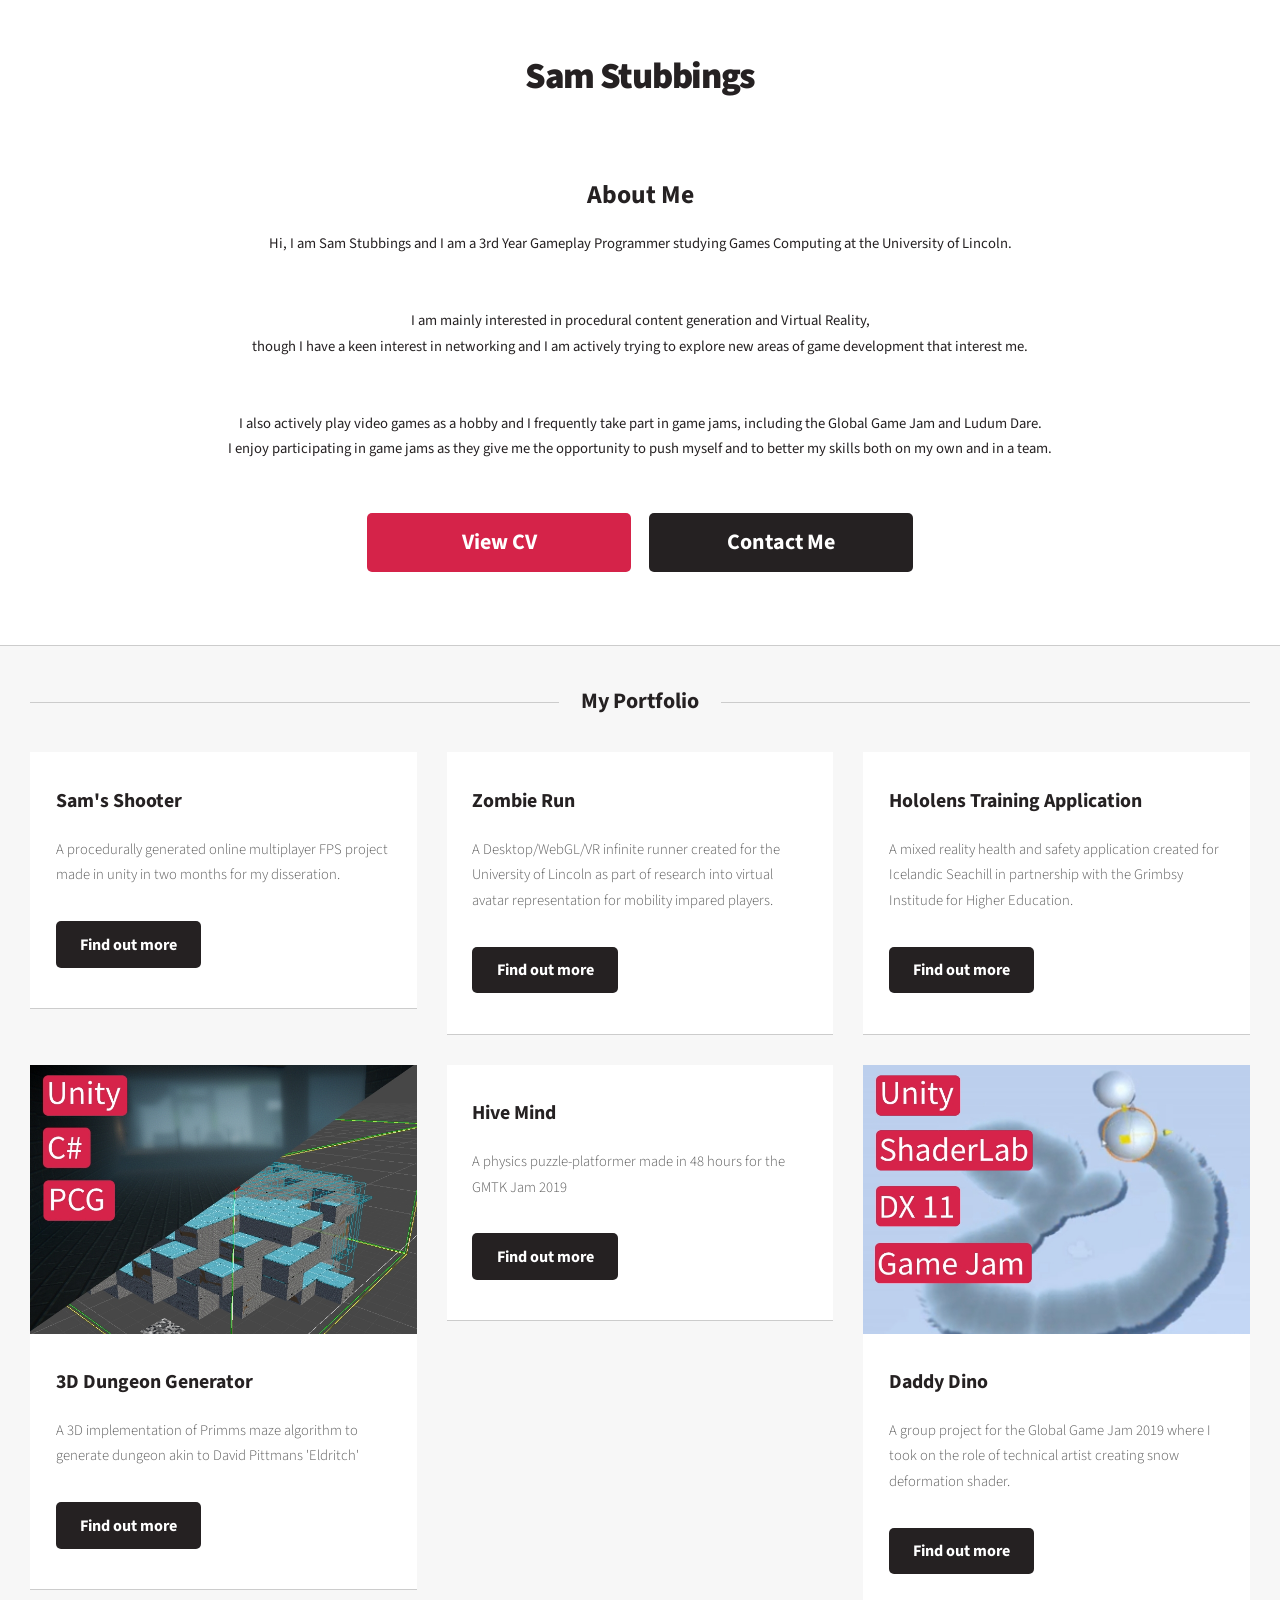
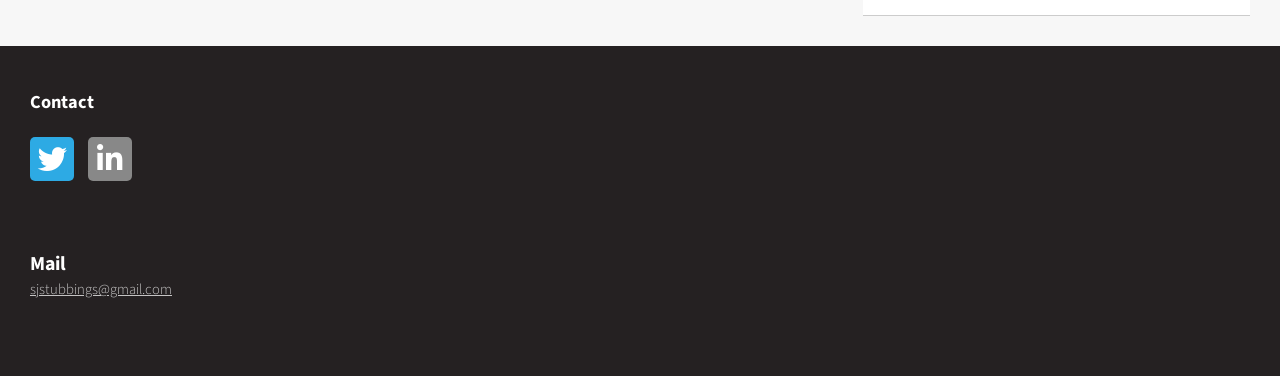
==== commit d7a4438f: "Scaling top video + trying new images" ====
--- a/index.html
+++ b/index.html
@@ -26,8 +26,11 @@
 
 					<!-- Nav -->
 
-					<iframe width="560" height="315" src="https://www.youtube.com/embed/6GHrN5qxEMA" frameborder="0" allow="accelerometer; autoplay; encrypted-media; gyroscope; picture-in-picture" allowfullscreen></iframe>
-
+					<!-- <iframe width="560" height="315" src="https://www.youtube.com/embed/6GHrN5qxEMA" frameborder="0" allow="accelerometer; autoplay; encrypted-media; gyroscope; picture-in-picture" allowfullscreen></iframe> -->
+					<div class="container">
+						<iframe src="https://www.youtube.com/embed/6GHrN5qxEMA" 
+						frameborder="0" allowfullscreen class="video"></iframe>
+					</div>
 					<!-- Banner -->
 					
 					<!-- Intro -->
@@ -113,7 +116,7 @@
 											</div>
 											<div class="col-4 col-6-medium col-12-small">
 												<section class="box">
-													<a href="#" class="image featured"><img src="images/pic05.jpg" alt="" /></a>
+													<a href="#" class="image featured"><img src="images/dungeon.jpg" alt="" /></a>
 													<header>
 														<h3>3D Dungeon Generator</h3>
 													</header>
@@ -141,7 +144,7 @@
 											</div>
 											<div class="col-4 col-6-medium col-12-small">
 												<section class="box">
-													<a href="#" class="image featured"><img src="images/pic07.jpg" alt="" /></a>
+													<a href="#" class="image featured"><img src="images/shader.jpg" alt="" /></a>
 													<header>
 														<h3>Daddy Dino</h3>
 													</header>
--- a/assets/css/main.css
+++ b/assets/css/main.css
@@ -214,7 +214,13 @@
 			}
 
 		}
-
+	.video {
+			position: absolute;
+			top: 0;
+			left: 0;
+			width: 100%;
+			height: 100%;
+		}
 /* Row */
 
 	.row {
@@ -1975,6 +1981,8 @@
 						background: #ea3723;
 					}
 
+
+					
 /* Icons */
 
 	.icon {
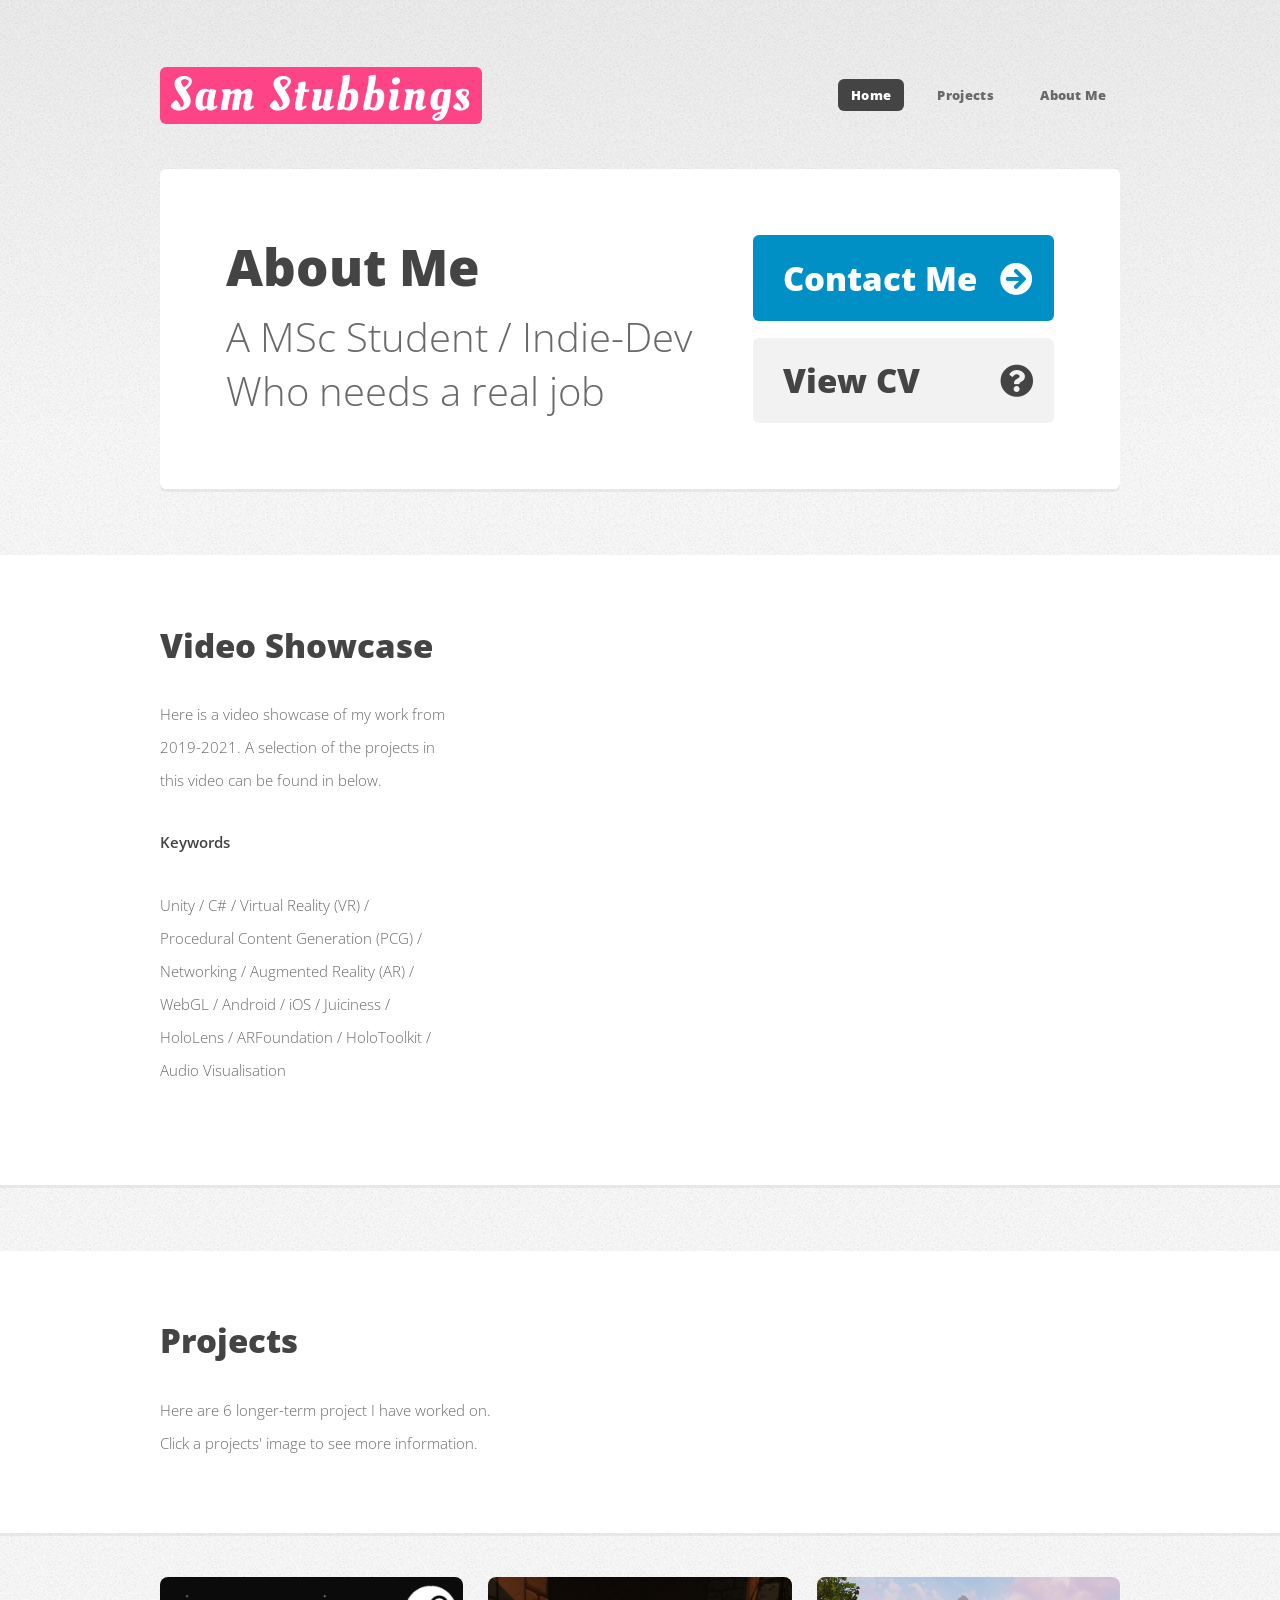
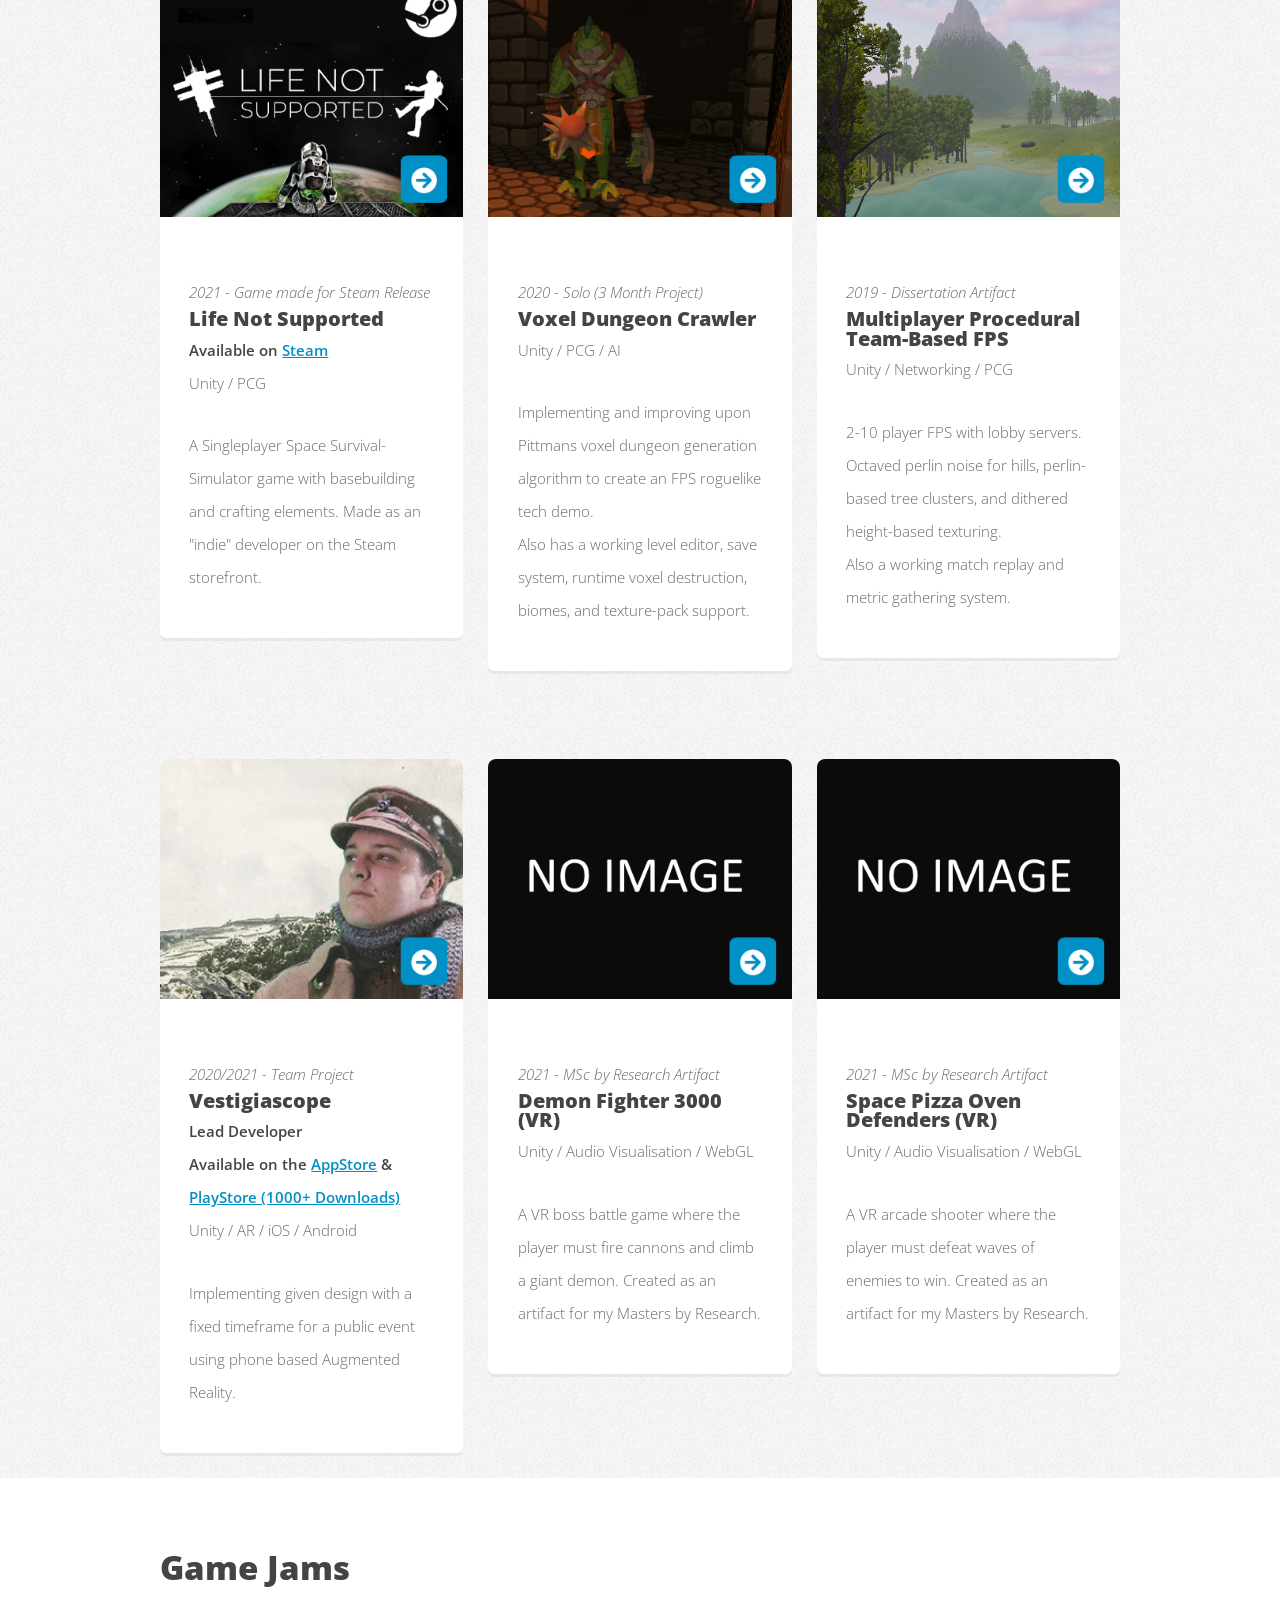
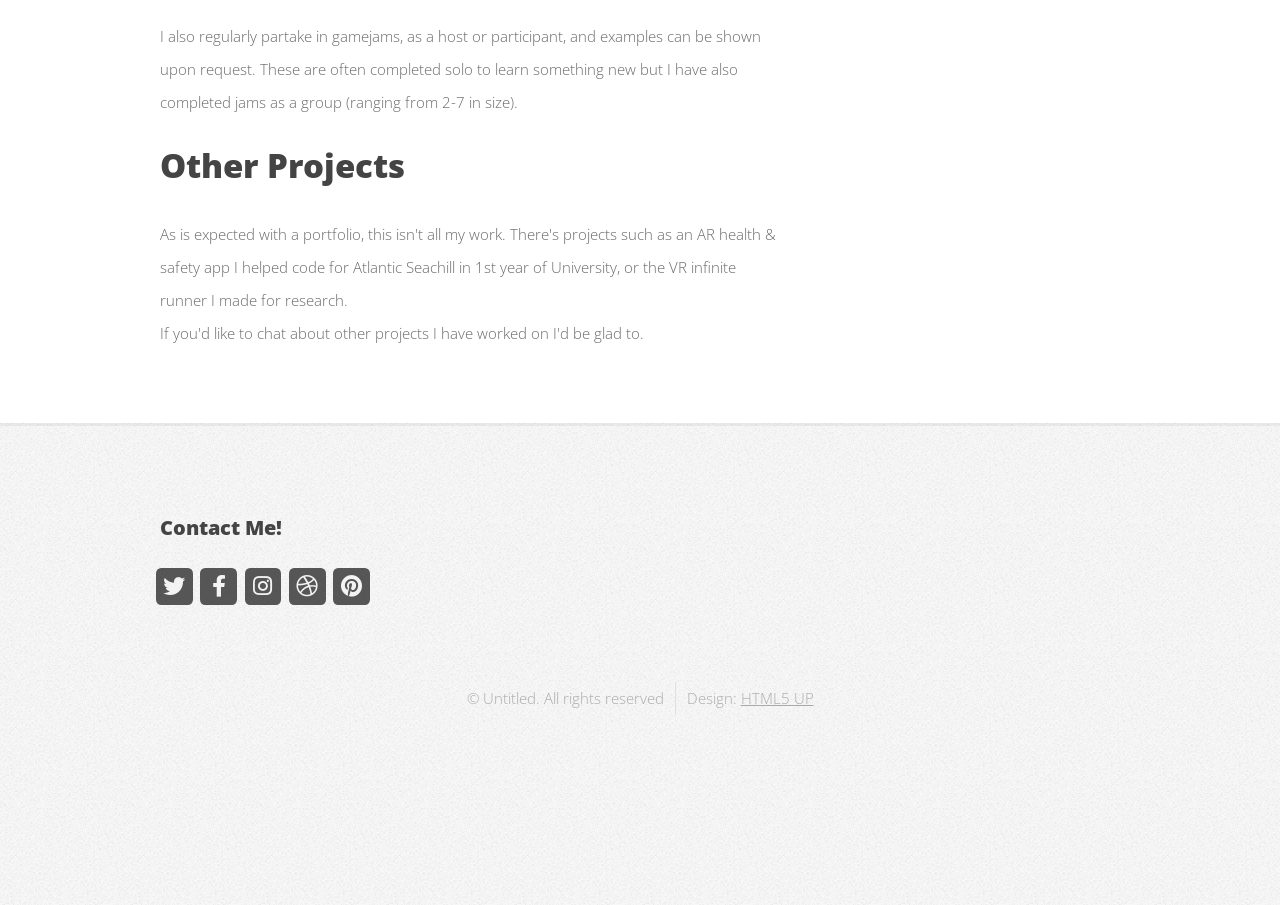
==== commit 8a3b6da1: "Add files via upload" ====
--- a/index.html
+++ b/index.html
@@ -1,197 +1,402 @@
 <!DOCTYPE HTML>
 <!--
-	Dopetrope by HTML5 UP
+	Verti by HTML5 UP
 	html5up.net | @ajlkn
 	Free for personal and commercial use under the CCA 3.0 license (html5up.net/license)
-<div class="row">	
-								<h3><a href="index.html"><br></br></a></h3>
-							</div>
-
 -->
 <html>
 	<head>
-		<title>Sam Stubbings portfolio</title>
+		<title>Sam Stubbings | Games Programmer Portfolio</title>
 		<meta charset="utf-8" />
 		<meta name="viewport" content="width=device-width, initial-scale=1, user-scalable=no" />
 		<link rel="stylesheet" href="assets/css/main.css" />
 	</head>
-	<body class="homepage is-preload">
+	<body class="is-preload homepage">
 		<div id="page-wrapper">
 
 			<!-- Header -->
-				<section id="header">
-
-					<!-- Logo -->
-						<h1><a href="index.html">Sam Stubbings<br> </br></a></h1>
-
-					<!-- Nav -->
-
-					<!-- <iframe width="560" height="315" src="https://www.youtube.com/embed/6GHrN5qxEMA" frameborder="0" allow="accelerometer; autoplay; encrypted-media; gyroscope; picture-in-picture" allowfullscreen></iframe> -->
+				<div id="header-wrapper">
+					<header id="header" class="container">
+
+						<!-- Logo -->
+							<div id="logo">
+								<h1><a href="index.html">Sam Stubbings</a></h1>
+								<span></span>
+							</div>
+
+						<!-- Nav -->
+						<nav id="nav">
+							<ul>
+								<li class="current"><a href="index.html">Home</a></li>
+								<li>
+									<a href="#">Projects</a>
+									<ul>
+										<li><a href="vestigiascope.html">Vestigiascope</a></li>
+										<li><a href="voxel-dungeon.html">Voxel Dungeon</a></li>											
+										<li><a href="samshooter.html">Multiplayer Generated FPS</a></li>
+										<li><a href="octagon.html">SUPER OCTAGON</a></li>
+										<li><a href="infiniterunner.html">Zombie Run</a></li>
+										<li><a href="hivemind.html">Hive Mind</a></li>
+									</ul>
+								</li>									
+								<li ><a href="aboutme.html">About Me</a></li>
+							</ul>
+						</nav>
+
+					</header>
+				</div>
+
+			<!-- Banner -->
+				<div id="banner-wrapper">
+					<div id="banner" class="box container">
+						<div class="row">
+							<div class="col-7 col-12-medium">
+								<h2>About Me</h2>
+								<p>A MSc Student / Indie-Dev<br>Who needs a real job</p>
+							</div>
+							<div class="col-5 col-12-medium">
+								<ul>
+									<li><a href="#" class="button large icon solid fa-arrow-circle-right">Contact Me</a></li>
+									<li><a href="#" class="button alt large icon solid fa-question-circle">View CV</a></li>
+								</ul>
+							</div>
+						</div>
+					</div>
+				</div>
+
+
+
+				<br></br>
+			
+				<div id="main-wrapper">
 					<div class="container">
-						<iframe src="https://www.youtube.com/embed/6GHrN5qxEMA" 
-						frameborder="0" allowfullscreen class="video"></iframe>
-					</div>
-					<!-- Banner -->
-					
-					<!-- Intro -->
-						<section id="intro" class="container">
-							
-							
-								<header>
-									<br></br>
-									<h2>About Me</h2>
-								</header>
-									<p><b>Hi, I am Sam Stubbings and I am a 3rd Year Gameplay Programmer studying Games Computing at the University of Lincoln.</b></p>
-									<br></br>
-									<p><b>I am mainly interested in procedural content generation and Virtual Reality,</b></p>
-									<p><b> though I have a keen interest in networking and I am actively trying to explore new areas of game development that interest me.</b></p>
-									<br></br>
-									<p><b>I also actively play video games as a hobby and I frequently take part in game jams, including the Global Game Jam and Ludum Dare.</b></p>
-									<p><b>I enjoy participating in game jams as they give me the opportunity to push myself and to better my skills both on my own and in a team.</b></p>
-									<br></br>
-							
-							<footer>
-								<ul class="actions">
-									<li><a href="#" class="button large">View CV</a></li>
-									<li><a href="#" class="button alt large">Contact Me</a></li>
-								</ul>
-							</footer>
-						</section>
-
-				</section>
-
-			<!-- Main -->
-				<section id="main">
+						<div class="row gtr-200">	
+													
+							<div class="col-4 col-12-medium">
+
+								<!-- Content -->
+									<div id="content">
+										<section class="last">
+											<h2>Video Showcase</h2>
+											<p>Here is a video showcase of my work from 2019-2021. A selection of the projects in this video can be found in below.</p>
+											<p><b>Keywords</b></p>
+											<p>Unity / C# / Virtual Reality (VR) / Procedural Content Generation (PCG) / Networking / Augmented Reality (AR) / WebGL / Android / iOS / Juiciness / HoloLens / ARFoundation / HoloToolkit / Audio Visualisation </p>
+											</section>
+									</div>
+
+							</div>
+							<div class="col-4 col-12-medium">
+
+								<!-- Sidebar -->
+									
+										
+											<iframe width="200%" height="472" src="https://www.youtube.com/embed/PpvdbADLJAY" frameborder="0" allow="accelerometer; autoplay; clipboard-write; encrypted-media; gyroscope; picture-in-picture" allowfullscreen></iframe>
+										
+									
+
+							</div>
+						</div>
+					</div>
+				</div>
+
+				<br></br>
+				<div id="main-wrapper">
+					<div class="container">
+						<div class="row gtr-200">							
+							<div class="col-8 col-12-medium imp-medium">
+
+								<!-- Content -->
+									<div id="content">
+										<section class="last">
+											<h2>Projects</h2>
+											<p>Here are 6 longer-term project I have worked on.<br> Click a projects' image to see more information.
+												</p>
+											</section>
+									</div>
+
+							</div>
+						</div>
+					</div>
+				</div>
+			<!-- Features -->
+				<div id="features-wrapper">
 					<div class="container">
 						<div class="row">
+
+
+							<div class="col-4 col-12-medium">
+
+								<!-- Box -->
+									<section class="box feature">
+										<a href="#" class="image featured"><img src="images/08.png" alt="" /></a>
+										<div class="inner">
+											<p><i>2021 - Game made for Steam Release </i></p>
+											<header>
+												<h2>Life Not Supported</h2>
+												<p><b>Available on  <a href="https://apps.apple.com/th/app/vestigiascope/id1546080644">Steam</a></b></p>
+												<p>Unity / PCG</p>
+											</header>
+											<p>A Singleplayer Space Survival-Simulator game with basebuilding and crafting elements. Made as an "indie" developer on the Steam storefront.</p>
+										</div>
+									</section>
+
+							</div>
+
+							
+
+							<div class="col-4 col-12-medium">
+
+								<!-- Box -->
+									<section class="box feature">
+										<a href="#" class="image featured"><img src="images/04.png" alt="" /></a>
+										<div class="inner">
+											<p><i>2020 - Solo (3 Month Project)</i></p>
+											<header>
+												<h2>Voxel Dungeon Crawler</h2>
+												<p>Unity / PCG / AI </p>
+											</header>
+											<p>Implementing and improving upon Pittmans voxel dungeon generation algorithm to create an FPS roguelike tech demo. <br> Also has a working level editor, save system, runtime voxel destruction, biomes, and texture-pack support.</p>
+										</div>
+									</section>
+
+							</div>
+							<!--
+							<div class="col-4 col-12-medium">
+
+								 H&S 
+									<section class="box feature">
+										<a href="#" class="image featured"><img src="images/02.png" alt="" /></a>
+										<div class="inner">
+											<p><i>2018 - Team Project</i></p>
+											<header>
+												<h2>Health & Safety Training App</h2>
+												<p><b>Gameplay Programmer</b></p>
+												<p>Unity / AR / HoloLens</p>
+											</header>
+											<p>Creating the minigames for an AR application for Atlantic Seachill (With UoLincoln & Grimsby)</p>
+										</div>
+									</section>
+
+							</div>
+							-->
+							<div class="col-4 col-12-medium">
+
+								<!-- Diss -->
+									<section class="box feature">
+										<a href="samshooter.html" class="image featured"><img src="images/06.png" alt="" /></a>
+										<div class="inner">
+											<p><i>2019 - Dissertation Artifact</i></p>
+											<header>
+												<h2>Multiplayer Procedural Team-Based FPS</h2>
+												<p>Unity / Networking / PCG</p>
+											</header>
+											<p>2-10 player FPS with lobby servers.<br> Octaved perlin noise for hills, perlin-based tree clusters, and dithered height-based texturing. <br>Also a working match replay and metric gathering system.<br></p>
+										</div>
+									</section>
+
+							</div>
+
+							<!-- 
+							<div class="col-4 col-12-medium">
+
+								LNS 
+									<section class="box feature">
+										<a href="#" class="image featured"><img src="images/03.png" alt="" /></a>
+										<div class="inner">
+											<p><i>2020/2021 - Solo Side Project</i></p>
+											<header>
+												<h2>Life not Supported</h2>
+												<p><b>Published Personal Project</b></p>
+												<p>Unity </p>
+											</header>
+											<p>Phasellus quam turpis, feugiat sit amet in, hendrerit in lectus. Praesent sed semper amet bibendum tristique fringilla.</p>
+										</div>
+									</section>
+
+							</div>
+							-->
+						</div>
+					</div>
+				</div>
+
+
+
+							<div id="features-wrapper">
+								<div class="container">
+									<div class="row">
+										
+							
+										<div class="col-4 col-12-medium">
+
+											<!-- Vestigia -->
+												<section class="box feature">
+													<a href="vestigiascope.html" class="image featured"><img src="images/01.png" alt="" /></a>										
+													<div class="inner">
+														<p><i>2020/2021 - Team Project</i></p>
+														<header>
+															<h2>Vestigiascope</h2>
+															<p><b>Lead Developer</b></p>
+															<p><b>Available on the <a href="https://apps.apple.com/th/app/vestigiascope/id1546080644">AppStore</a> & <a href="https://play.google.com/store/apps/details?id=com.uol.vestigiascope&hl=en_GB&gl=US">PlayStore (1000+ Downloads)</a></b></p>
+															<p>Unity / AR / iOS / Android</p>
+														</header>
+														<p>Implementing given design with a fixed timeframe for a public event using phone based Augmented Reality.</p>
+													</div>
+												</section>
+			
+										</div>
+							<div class="col-4 col-12-medium">
+
+								<!-- Box -->
+									<section class="box feature">
+										<a href="#" class="image featured"><img src="images/05.png" alt="" /></a>
+										<div class="inner">
+											<p><i>2021 - MSc by Research Artifact</i></p>
+											<header>
+												<h2>Demon Fighter 3000 (VR)</h2>
+												<p>Unity / Audio Visualisation / WebGL</p>
+											</header>
+											<p>A VR boss battle game where the player must fire cannons and climb a giant demon. Created as an artifact for my Masters by Research. </p>
+										</div>
+									</section>
+
+							</div>							
+							
+							<div class="col-4 col-12-medium">
+
+								<!-- Box -->
+									<section class="box feature">
+										<a href="#" class="image featured"><img src="images/05.png" alt="" /></a>
+										<div class="inner">
+											<p><i>2021 - MSc by Research Artifact</i></p>
+											<header>
+												<h2>Space Pizza Oven Defenders (VR)</h2>
+												<p>Unity / Audio Visualisation / WebGL</p>
+											</header>
+											<p>A VR arcade shooter where the player must defeat waves of enemies to win. Created as an artifact for my Masters by Research.</p>
+										</div>
+									</section>
+
+							</div>
+							<div class="col-4 col-12-medium">
+
+								<!-- Box 
+									<section class="box feature">
+										<a href="#" class="image featured"><img src="images/07.png" alt="" /></a>
+										<div class="inner">
+											<p><i>2019 - Solo GameJam(48 hours)</i></p>
+											<header>
+												<h2>Hive Mind</h2>
+												<p>Unity / WebGL / Game Desgin</p>
+											</header>
+											<p>Top 2% for Design and Top 10% Overall out of 2610 entries. A game-jam entry focussed on developing game design skills.</p>
+										</div>
+									</section>
+
+							</div>
+
+						-->
+							<!-- 
+							<div class="col-4 col-12-medium">
+
+								Box 
+									<section class="box feature">
+										<a href="#" class="image featured"><img src="images/pic03.jpg" alt="" /></a>
+										<div class="inner">
+											<header>
+												<h2>Oh, and finally ...</h2>
+												<p>Here's another intriguing subtitle</p>
+											</header>
+											<p>Phasellus quam turpis, feugiat sit amet in, hendrerit in lectus. Praesent sed semper amet bibendum tristique fringilla.</p>
+										</div>
+									</section>
+
+							</div>
+							-->
+						</div>
+					</div>
+				</div>
+
+			<!-- Main -->
+				<div id="main-wrapper">
+					<div class="container">
+						<div class="row gtr-200">
+							<!--<div class="col-4 col-12-medium">
+
+								
+									<div id="sidebar">
+										<section class="widget thumbnails">
+											<h3>Interesting stuff</h3>
+											<div class="grid">
+												<div class="row gtr-50">
+													<div class="col-6"><a href="#" class="image fit"><img src="images/pic04.jpg" alt="" /></a></div>
+													<div class="col-6"><a href="#" class="image fit"><img src="images/pic05.jpg" alt="" /></a></div>
+													<div class="col-6"><a href="#" class="image fit"><img src="images/pic06.jpg" alt="" /></a></div>
+													<div class="col-6"><a href="#" class="image fit"><img src="images/pic07.jpg" alt="" /></a></div>
+												</div>
+											</div>
+											<a href="#" class="button icon fa-file-alt">More</a>
+										</section>
+									</div>
+
+							</div>-->
+							<div class="col-8 col-12-medium imp-medium">
+
+								<!-- Content -->
+									<div id="content">
+										<section class="last">
+											<h2>Game Jams</h2>
+											<p>I also regularly partake in gamejams, as a host or participant, and examples can be shown upon request. These are often completed solo to learn something new but I have also completed jams as a group (ranging from 2-7 in size). </p>
+											<h2>Other Projects</h2>
+											<p>As is expected with a portfolio, this isn't all my work. There's projects such as an AR health & safety app I helped code for Atlantic Seachill in 1st year of University, or the VR infinite runner I made for research.<br>If you'd like to chat about other projects I have worked on I'd be glad to.</p>
+											<!--<a href="#" class="button icon solid fa-arrow-circle-right">Continue Reading</a>
+											--></section>
+									</div>
+
+							</div>
+						</div>
+					</div>
+				</div>
+
+			<!-- Footer -->
+				<div id="footer-wrapper">
+					<footer id="footer" class="container">
+						<div class="row">
+							
+							<div class="col-3 col-6-medium col-12-small">
+
+								<!-- Contact -->
+									<section class="widget contact last">
+										<h3>Contact Me!</h3>
+										<ul>
+											<li><a href="#" class="icon brands fa-twitter"><span class="label">Twitter</span></a></li>
+											<li><a href="#" class="icon brands fa-facebook-f"><span class="label">Facebook</span></a></li>
+											<li><a href="#" class="icon brands fa-instagram"><span class="label">Instagram</span></a></li>
+											<li><a href="#" class="icon brands fa-dribbble"><span class="label">Dribbble</span></a></li>
+											<li><a href="#" class="icon brands fa-pinterest"><span class="label">Pinterest</span></a></li>
+										</ul>
+										<!--<p>1234 Fictional Road<br />
+										Nashville, TN 00000<br />
+										(800) 555-0000</p>-->
+									</section>
+
+							</div>
+						</div>
+						<div class="row">
 							<div class="col-12">
-
-								<!-- Portfolio -->
-									<section>
-										<header class="major">
-											<h2>My Portfolio</h2>
-										</header>
-										<div class="row">
-											<div class="col-4 col-6-medium col-12-small">
-												<section class="box">
-													<a href="#" class="image featured"><img src="images/pic02.jpg" alt="" /></a>
-													<header>
-														<h3>Sam's Shooter</h3>
-													</header>
-													<p>A procedurally generated online multiplayer FPS project made in unity in two months for my disseration.</p>
-													<footer>
-														<ul class="actions">
-															<li><a href="#" class="button alt">Find out more</a></li>
-														</ul>
-													</footer>
-												</section>
-											</div>
-											<div class="col-4 col-6-medium col-12-small">
-												<section class="box">
-													<a href="#" class="image featured"><img src="images/pic03.jpg" alt="" /></a>
-													<header>
-														<h3>Zombie Run</h3>
-													</header>
-													<p>A Desktop/WebGL/VR infinite runner created for the University of Lincoln as part of research into virtual avatar representation for mobility impared players.</p>
-													<footer>
-														<ul class="actions">
-															<li><a href="#" class="button alt">Find out more</a></li>
-														</ul>
-													</footer>
-												</section>
-											</div>
-											<div class="col-4 col-6-medium col-12-small">
-												<section class="box">
-													<a href="#" class="image featured"><img src="images/pic04.jpg" alt="" /></a>
-													<header>
-														<h3>Hololens Training Application</h3>
-													</header>
-													<p>A mixed reality health and safety application created for Icelandic Seachill in partnership with the Grimbsy Institude for Higher Education. </p>
-													<footer>
-														<ul class="actions">
-															<li><a href="#" class="button alt">Find out more</a></li>
-														</ul>
-													</footer>
-												</section>
-											</div>
-											<div class="col-4 col-6-medium col-12-small">
-												<section class="box">
-													<a href="#" class="image featured"><img src="images/dungeon.jpg" alt="" /></a>
-													<header>
-														<h3>3D Dungeon Generator</h3>
-													</header>
-													<p>A 3D implementation of Primms maze algorithm to generate dungeon akin to David Pittmans 'Eldritch'</p>
-													<footer>
-														<ul class="actions">
-															<li><a href="#" class="button alt">Find out more</a></li>
-														</ul>
-													</footer>
-												</section>
-											</div>
-											<div class="col-4 col-6-medium col-12-small">
-												<section class="box">
-													<a href="#" class="image featured"><img src="images/pic06.jpg" alt="" /></a>
-													<header>
-														<h3>Hive Mind</h3>
-													</header>
-													<p>A physics puzzle-platformer made in 48 hours for the GMTK Jam 2019 </p>
-													<footer>
-														<ul class="actions">
-															<li><a href="#" class="button alt">Find out more</a></li>
-														</ul>
-													</footer>
-												</section>
-											</div>
-											<div class="col-4 col-6-medium col-12-small">
-												<section class="box">
-													<a href="#" class="image featured"><img src="images/shader.jpg" alt="" /></a>
-													<header>
-														<h3>Daddy Dino</h3>
-													</header>
-													<p>A group project for the Global Game Jam 2019 where I took on the role of technical artist creating snow deformation shader.</p>
-													<footer>
-														<ul class="actions">
-															<li><a href="#" class="button alt">Find out more</a></li>
-														</ul>
-													</footer>
-												</section>
-											</div>
-										</div>
-									</section>
-
-							
-						</div>
-					</div>
-				</section>
-
-			<!-- Footer -->
-				<section id="footer">
-					<div class="container">
-						<div class="row">							
-							<div class="col-4 col-12-medium">
-								<section>
-									<header>
-										<h2>Contact</h2>
-									</header>
-									<ul class="social">
-										<li><a class="icon brands fa-twitter" href="#"><span class="label">Twitter</span></a></li>
-										<li><a class="icon brands fa-linkedin-in" href="#"><span class="label">Dribbble</span></a></li>
-										</ul>
-									<ul class="contact">										
-										<li></li>
-											<h3>Mail</h3>
-											<p><a href="#">sjstubbings@gmail.com</a></p>
-										</li>										
+								<div id="copyright">
+									<ul class="menu">
+										<li>&copy; Untitled. All rights reserved</li><li>Design: <a href="http://html5up.net">HTML5 UP</a></li>
 									</ul>
-								</section>
-							</div>							
-						</div>
-					</div>
-				</section>
-
-		</div>
+								</div>
+							</div>
+						</div>
+					</footer>
+				</div>
+
+			</div>
 
 		<!-- Scripts -->
+
 			<script src="assets/js/jquery.min.js"></script>
 			<script src="assets/js/jquery.dropotron.min.js"></script>
 			<script src="assets/js/browser.min.js"></script>
--- a/assets/css/main.css
+++ b/assets/css/main.css
@@ -1,8 +1,8 @@
 @import url("fontawesome-all.min.css");
-@import url("https://fonts.googleapis.com/css?family=Source+Sans+Pro:300,400,700,900,300italic");
+@import url("https://fonts.googleapis.com/css?family=Oleo+Script:400|Open+Sans:300,300italic,600,600italic,800");
 
 /*
-	Dopetrope by HTML5 UP
+	Verti by HTML5 UP
 	html5up.net | @ajlkn
 	Free for personal and commercial use under the CCA 3.0 license (html5up.net/license)
 */
@@ -74,6 +74,10 @@
 
 /* Basic */
 
+	@-ms-viewport {
+		width: device-width;
+	}
+
 	html {
 		box-sizing: border-box;
 	}
@@ -83,8 +87,19 @@
 	}
 
 	body {
-		background: #252122;
-		background-image: url("images/bg02.png");
+		background-image: -moz-linear-gradient(top, rgba(0, 0, 0, 0.05), rgba(0, 0, 0, 0)), url("images/bg01.png");
+		background-image: -webkit-linear-gradient(top, rgba(0, 0, 0, 0.05), rgba(0, 0, 0, 0)), url("images/bg01.png");
+		background-image: -ms-linear-gradient(top, rgba(0, 0, 0, 0.05), rgba(0, 0, 0, 0)), url("images/bg01.png");
+		background-image: linear-gradient(top, rgba(0, 0, 0, 0.05), rgba(0, 0, 0, 0)), url("images/bg01.png");
+		background-color: #f7f7f7;
+		background-position: top left, top left;
+		background-repeat: repeat-x, repeat;
+		background-size: 100% 30em, auto;
+		font-family: 'Open Sans', sans-serif;
+		font-size: 13pt;
+		color: #696969;
+		font-weight: 300;
+		line-height: 2.25em;
 	}
 
 		body.is-preload *, body.is-preload *:before, body.is-preload *:after {
@@ -98,21 +113,56 @@
 			transition: none !important;
 		}
 
-	body, input, textarea, select {
-		font-family: 'Source Sans Pro';
+	input, select, textarea {
+		font-family: 'Open Sans', sans-serif;
+		font-size: 13pt;
+		color: #696969;
 		font-weight: 300;
-		color: #5d5d5d;
-		font-size: 14pt;
-		line-height: 1.75em;
-	}
-
-	strong, b {
-		color: #252122;
-		font-weight: 400;
+		line-height: 2.25em;
+	}
+
+	a {
+		color: #0090c5;
+		text-decoration: underline;
+	}
+
+		a:hover {
+			text-decoration: none;
+		}
+
+	h1, h2, h3, h4, h5, h6 {
+		color: #444;
+		font-weight: 800;
+	}
+
+		h1 a, h2 a, h3 a, h4 a, h5 a, h6 a {
+			color: inherit;
+			text-decoration: none;
+			outline: 0;
+		}
+
+	h2 {
+		font-size: 2.25em;
+		margin: 0 0 1.1em 0;
+		line-height: 1em;
+	}
+
+	h3 {
+		font-size: 1.35em;
+		margin: 0 0 1em 0;
+	}
+
+	b, strong {
+		font-weight: 600;
+		color: #444;
 	}
 
 	i, em {
 		font-style: italic;
+	}
+
+	br.clear {
+		clear: both;
 	}
 
 	sub {
@@ -127,48 +177,15 @@
 		font-size: 0.8em;
 	}
 
-	blockquote {
-		border-left: solid 0.75em #dddddd;
-		padding: 1em 0 1em 1.5em;
-		font-style: italic;
-	}
-
-	h1, h2, h3, h4, h5, h6 {
-		color: #252122;
-		font-weight: 700;
-	}
-
-	h1 a, h2 a, h3 a, h4 a, h5 a, h6 a {
-		color: inherit;
-		text-decoration: none;
-	}
-
-	h2 {
-		font-size: 1.5em;
-	}
-
-	h3 {
-		font-size: 1.35em;
-	}
-
-	a {
-		color: #d52349;
-		text-decoration: underline;
-	}
-
-		a:hover {
-			text-decoration: none;
-		}
-
-	br.clear {
-		clear: both;
-	}
-
 	hr {
 		border: 0;
-		border-top: solid 1px #dddddd;
-		height: 1px;
-		margin: 2em 0 2em 0;
+		border-top: solid 1px #eee;
+	}
+
+	blockquote {
+		border-left: solid 0.5em #eee;
+		padding: 1em 0 1em 2em;
+		font-style: italic;
 	}
 
 	p, ul, ol, dl, table {
@@ -180,13 +197,13 @@
 	.container {
 		margin: 0 auto;
 		max-width: 100%;
-		width: 70em;
+		width: 1400px;
 	}
 
 		@media screen and (max-width: 1680px) {
 
 			.container {
-				width: 70em;
+				width: 1200px;
 			}
 
 		}
@@ -194,7 +211,7 @@
 		@media screen and (max-width: 1280px) {
 
 			.container {
-				width: calc(100% - 60px);
+				width: 960px;
 			}
 
 		}
@@ -202,7 +219,7 @@
 		@media screen and (max-width: 980px) {
 
 			.container {
-				width: calc(100% - 80px);
+				width: 90%;
 			}
 
 		}
@@ -210,17 +227,11 @@
 		@media screen and (max-width: 736px) {
 
 			.container {
-				width: calc(100% - 40px);
-			}
-
-		}
-	.video {
-			position: absolute;
-			top: 0;
-			left: 0;
-			width: 100%;
-			height: 100%;
-		}
+				width: 100%;
+			}
+
+		}
+
 /* Row */
 
 	.row {
@@ -380,88 +391,88 @@
 				}
 
 		.row.gtr-25 {
-			margin-top: -12.5px;
-			margin-left: -12.5px;
+			margin-top: -10px;
+			margin-left: -10px;
 		}
 
 			.row.gtr-25 > * {
-				padding: 12.5px 0 0 12.5px;
+				padding: 10px 0 0 10px;
 			}
 
 			.row.gtr-25.gtr-uniform {
-				margin-top: -12.5px;
+				margin-top: -10px;
 			}
 
 				.row.gtr-25.gtr-uniform > * {
-					padding-top: 12.5px;
+					padding-top: 10px;
 				}
 
 		.row.gtr-50 {
-			margin-top: -25px;
-			margin-left: -25px;
+			margin-top: -20px;
+			margin-left: -20px;
 		}
 
 			.row.gtr-50 > * {
-				padding: 25px 0 0 25px;
+				padding: 20px 0 0 20px;
 			}
 
 			.row.gtr-50.gtr-uniform {
-				margin-top: -25px;
+				margin-top: -20px;
 			}
 
 				.row.gtr-50.gtr-uniform > * {
-					padding-top: 25px;
+					padding-top: 20px;
 				}
 
 		.row {
-			margin-top: -50px;
-			margin-left: -50px;
+			margin-top: -40px;
+			margin-left: -40px;
 		}
 
 			.row > * {
-				padding: 50px 0 0 50px;
+				padding: 40px 0 0 40px;
 			}
 
 			.row.gtr-uniform {
-				margin-top: -50px;
+				margin-top: -40px;
 			}
 
 				.row.gtr-uniform > * {
-					padding-top: 50px;
+					padding-top: 40px;
 				}
 
 		.row.gtr-150 {
-			margin-top: -75px;
-			margin-left: -75px;
+			margin-top: -60px;
+			margin-left: -60px;
 		}
 
 			.row.gtr-150 > * {
-				padding: 75px 0 0 75px;
+				padding: 60px 0 0 60px;
 			}
 
 			.row.gtr-150.gtr-uniform {
-				margin-top: -75px;
+				margin-top: -60px;
 			}
 
 				.row.gtr-150.gtr-uniform > * {
-					padding-top: 75px;
+					padding-top: 60px;
 				}
 
 		.row.gtr-200 {
-			margin-top: -100px;
-			margin-left: -100px;
+			margin-top: -80px;
+			margin-left: -80px;
 		}
 
 			.row.gtr-200 > * {
-				padding: 100px 0 0 100px;
+				padding: 80px 0 0 80px;
 			}
 
 			.row.gtr-200.gtr-uniform {
-				margin-top: -100px;
+				margin-top: -80px;
 			}
 
 				.row.gtr-200.gtr-uniform > * {
-					padding-top: 100px;
+					padding-top: 80px;
 				}
 
 		@media screen and (max-width: 1680px) {
@@ -623,88 +634,88 @@
 						}
 
 				.row.gtr-25 {
-					margin-top: -12.5px;
-					margin-left: -12.5px;
+					margin-top: -10px;
+					margin-left: -10px;
 				}
 
 					.row.gtr-25 > * {
-						padding: 12.5px 0 0 12.5px;
+						padding: 10px 0 0 10px;
 					}
 
 					.row.gtr-25.gtr-uniform {
-						margin-top: -12.5px;
+						margin-top: -10px;
 					}
 
 						.row.gtr-25.gtr-uniform > * {
-							padding-top: 12.5px;
+							padding-top: 10px;
 						}
 
 				.row.gtr-50 {
-					margin-top: -25px;
-					margin-left: -25px;
+					margin-top: -20px;
+					margin-left: -20px;
 				}
 
 					.row.gtr-50 > * {
-						padding: 25px 0 0 25px;
+						padding: 20px 0 0 20px;
 					}
 
 					.row.gtr-50.gtr-uniform {
-						margin-top: -25px;
+						margin-top: -20px;
 					}
 
 						.row.gtr-50.gtr-uniform > * {
-							padding-top: 25px;
+							padding-top: 20px;
 						}
 
 				.row {
-					margin-top: -50px;
-					margin-left: -50px;
+					margin-top: -40px;
+					margin-left: -40px;
 				}
 
 					.row > * {
-						padding: 50px 0 0 50px;
+						padding: 40px 0 0 40px;
 					}
 
 					.row.gtr-uniform {
-						margin-top: -50px;
+						margin-top: -40px;
 					}
 
 						.row.gtr-uniform > * {
-							padding-top: 50px;
+							padding-top: 40px;
 						}
 
 				.row.gtr-150 {
-					margin-top: -75px;
-					margin-left: -75px;
+					margin-top: -60px;
+					margin-left: -60px;
 				}
 
 					.row.gtr-150 > * {
-						padding: 75px 0 0 75px;
+						padding: 60px 0 0 60px;
 					}
 
 					.row.gtr-150.gtr-uniform {
-						margin-top: -75px;
+						margin-top: -60px;
 					}
 
 						.row.gtr-150.gtr-uniform > * {
-							padding-top: 75px;
+							padding-top: 60px;
 						}
 
 				.row.gtr-200 {
-					margin-top: -100px;
-					margin-left: -100px;
+					margin-top: -80px;
+					margin-left: -80px;
 				}
 
 					.row.gtr-200 > * {
-						padding: 100px 0 0 100px;
+						padding: 80px 0 0 80px;
 					}
 
 					.row.gtr-200.gtr-uniform {
-						margin-top: -100px;
+						margin-top: -80px;
 					}
 
 						.row.gtr-200.gtr-uniform > * {
-							padding-top: 100px;
+							padding-top: 80px;
 						}
 
 		}
@@ -868,88 +879,88 @@
 						}
 
 				.row.gtr-25 {
-					margin-top: -7.5px;
-					margin-left: -7.5px;
+					margin-top: -6.25px;
+					margin-left: -6.25px;
 				}
 
 					.row.gtr-25 > * {
-						padding: 7.5px 0 0 7.5px;
+						padding: 6.25px 0 0 6.25px;
 					}
 
 					.row.gtr-25.gtr-uniform {
-						margin-top: -7.5px;
+						margin-top: -6.25px;
 					}
 
 						.row.gtr-25.gtr-uniform > * {
-							padding-top: 7.5px;
+							padding-top: 6.25px;
 						}
 
 				.row.gtr-50 {
-					margin-top: -15px;
-					margin-left: -15px;
+					margin-top: -12.5px;
+					margin-left: -12.5px;
 				}
 
 					.row.gtr-50 > * {
-						padding: 15px 0 0 15px;
+						padding: 12.5px 0 0 12.5px;
 					}
 
 					.row.gtr-50.gtr-uniform {
-						margin-top: -15px;
+						margin-top: -12.5px;
 					}
 
 						.row.gtr-50.gtr-uniform > * {
-							padding-top: 15px;
+							padding-top: 12.5px;
 						}
 
 				.row {
-					margin-top: -30px;
-					margin-left: -30px;
+					margin-top: -25px;
+					margin-left: -25px;
 				}
 
 					.row > * {
-						padding: 30px 0 0 30px;
+						padding: 25px 0 0 25px;
 					}
 
 					.row.gtr-uniform {
-						margin-top: -30px;
+						margin-top: -25px;
 					}
 
 						.row.gtr-uniform > * {
-							padding-top: 30px;
+							padding-top: 25px;
 						}
 
 				.row.gtr-150 {
-					margin-top: -45px;
-					margin-left: -45px;
+					margin-top: -37.5px;
+					margin-left: -37.5px;
 				}
 
 					.row.gtr-150 > * {
-						padding: 45px 0 0 45px;
+						padding: 37.5px 0 0 37.5px;
 					}
 
 					.row.gtr-150.gtr-uniform {
-						margin-top: -45px;
+						margin-top: -37.5px;
 					}
 
 						.row.gtr-150.gtr-uniform > * {
-							padding-top: 45px;
+							padding-top: 37.5px;
 						}
 
 				.row.gtr-200 {
-					margin-top: -60px;
-					margin-left: -60px;
+					margin-top: -50px;
+					margin-left: -50px;
 				}
 
 					.row.gtr-200 > * {
-						padding: 60px 0 0 60px;
+						padding: 50px 0 0 50px;
 					}
 
 					.row.gtr-200.gtr-uniform {
-						margin-top: -60px;
+						margin-top: -50px;
 					}
 
 						.row.gtr-200.gtr-uniform > * {
-							padding-top: 60px;
+							padding-top: 50px;
 						}
 
 		}
@@ -1113,88 +1124,88 @@
 						}
 
 				.row.gtr-25 {
-					margin-top: -10px;
-					margin-left: -10px;
+					margin-top: -6.25px;
+					margin-left: -6.25px;
 				}
 
 					.row.gtr-25 > * {
-						padding: 10px 0 0 10px;
+						padding: 6.25px 0 0 6.25px;
 					}
 
 					.row.gtr-25.gtr-uniform {
-						margin-top: -10px;
+						margin-top: -6.25px;
 					}
 
 						.row.gtr-25.gtr-uniform > * {
-							padding-top: 10px;
+							padding-top: 6.25px;
 						}
 
 				.row.gtr-50 {
-					margin-top: -20px;
-					margin-left: -20px;
+					margin-top: -12.5px;
+					margin-left: -12.5px;
 				}
 
 					.row.gtr-50 > * {
-						padding: 20px 0 0 20px;
+						padding: 12.5px 0 0 12.5px;
 					}
 
 					.row.gtr-50.gtr-uniform {
-						margin-top: -20px;
+						margin-top: -12.5px;
 					}
 
 						.row.gtr-50.gtr-uniform > * {
-							padding-top: 20px;
+							padding-top: 12.5px;
 						}
 
 				.row {
-					margin-top: -40px;
-					margin-left: -40px;
+					margin-top: -25px;
+					margin-left: -25px;
 				}
 
 					.row > * {
-						padding: 40px 0 0 40px;
+						padding: 25px 0 0 25px;
 					}
 
 					.row.gtr-uniform {
-						margin-top: -40px;
+						margin-top: -25px;
 					}
 
 						.row.gtr-uniform > * {
-							padding-top: 40px;
+							padding-top: 25px;
 						}
 
 				.row.gtr-150 {
-					margin-top: -60px;
-					margin-left: -60px;
+					margin-top: -37.5px;
+					margin-left: -37.5px;
 				}
 
 					.row.gtr-150 > * {
-						padding: 60px 0 0 60px;
+						padding: 37.5px 0 0 37.5px;
 					}
 
 					.row.gtr-150.gtr-uniform {
-						margin-top: -60px;
+						margin-top: -37.5px;
 					}
 
 						.row.gtr-150.gtr-uniform > * {
-							padding-top: 60px;
+							padding-top: 37.5px;
 						}
 
 				.row.gtr-200 {
-					margin-top: -80px;
-					margin-left: -80px;
+					margin-top: -50px;
+					margin-left: -50px;
 				}
 
 					.row.gtr-200 > * {
-						padding: 80px 0 0 80px;
+						padding: 50px 0 0 50px;
 					}
 
 					.row.gtr-200.gtr-uniform {
-						margin-top: -80px;
+						margin-top: -50px;
 					}
 
 						.row.gtr-200.gtr-uniform > * {
-							padding-top: 80px;
+							padding-top: 50px;
 						}
 
 		}
@@ -1444,41 +1455,80 @@
 
 		}
 
-/* Form */
+/* Section/Article */
+
+	section, article {
+		margin-bottom: 5em;
+	}
+
+	section > :last-child,
+	article > :last-child,
+	section:last-child,
+	article:last-child {
+		margin-bottom: 0;
+	}
+
+	header {
+		margin: 0 0 2em 0;
+	}
+
+		header h2, header h3 {
+			margin: 0 0 0.25em 0;
+		}
+
+		header p {
+			margin: 0;
+		}
+
+	footer {
+		margin: 2.5em 0 0 0;
+	}
+
+/* Forms */
 
 	form label {
 		display: block;
-		color: #252122;
-		font-weight: 400;
-		margin: 0 0 0.5em 0;
-	}
-
-	form input[type=text],
-	form input[type=email],
-	form input[type=password],
+		font-weight: 800;
+		margin: 0 0 1em 0;
+		font-size: 0.8em;
+		color: #444;
+	}
+
+	form input[type="text"],
+	form input[type="email"],
+	form input[type="password"],
 	form select,
 	form textarea {
 		-webkit-appearance: none;
 		display: block;
-		border: 0;
-		padding: 0.75em 1em;
-		font-size: 1em;
-		border-radius: 5px;
-		border: solid 1px #dddddd;
-		background: #fff;
 		width: 100%;
-	}
-
-		form input[type=text]:focus,
-		form input[type=email]:focus,
-		form input[type=password]:focus,
+		border-radius: 8px;
+		border: solid 1px #eee;
+	}
+
+		form input[type="text"]:focus,
+		form input[type="email"]:focus,
+		form input[type="password"]:focus,
 		form select:focus,
 		form textarea:focus {
-			box-shadow: inset 0px 0px 1px 1px #43bff0;
-		}
+			border-color: #0090c5;
+		}
+
+	form input[type="text"],
+	form input[type="email"],
+	form input[type="password"] {
+		line-height: 3em;
+		padding: 0 1em;
+	}
+
+	form select {
+		line-height: 3em;
+		padding: 0 1em;
+	}
 
 	form textarea {
-		height: 15em;
+		min-height: 9em;
+		padding: 1em;
 	}
 
 	form ::-webkit-input-placeholder {
@@ -1508,7 +1558,7 @@
 	}
 
 		table tr {
-			border-top: solid 1px #dddddd;
+			border-top: solid 1px #eee;
 		}
 
 			table tr:first-child {
@@ -1522,90 +1572,53 @@
 		table th {
 			text-align: left;
 			padding: 0.5em 1em 0.5em 1em;
-			font-weight: 700;
+			font-weight: 800;
 			margin: 0 0 1em 0;
 		}
 
 		table thead {
-			border-bottom: solid 2px #dddddd;
-		}
-
-/* Section/Article */
-
-	section, article {
-		margin-bottom: 2.5em;
-	}
-
-		section > :last-child, section:last-child, article > :last-child, article:last-child {
-			margin-bottom: 0;
-		}
-
-	header {
-		margin: 0 0 1.5em 0;
-	}
-
-		header > p {
+			background: #404248;
+			color: #fff;
+		}
+
+/* Image */
+
+	.image {
+		display: inline-block;
+		outline: 0;
+	}
+
+		.image img {
 			display: block;
-			font-style: italic;
-			margin: 0.5em 0 0 0;
-			padding-bottom: 0.5em;
-		}
-
-		header.major {
-			position: relative;
-			text-align: center;
-			border-top: solid 1px #ccc;
-			top: 1em;
-			margin: 0 0 3em 0;
-		}
-
-			header.major h2 {
-				background: #fff;
-				position: relative;
-				top: -0.65em;
-				display: inline;
-				margin: 0;
-				padding: 0 1em 0 1em;
-			}
-
-	footer {
-		margin: 2.25em 0 0 0;
-	}
-
-/* Box */
-
-	.box {
-		background: #ffffff;
-		border-bottom: solid 1px #ccc;
-		padding: 2.75em 1.75em 2.75em 1.75em;
-	}
-
-		.box .image.featured {
-			position: relative;
-			width: auto;
-			left: 1.75em;
-			top: 1.75em;
-			margin: -4.5em 0 4.25em -3.5em;
-		}
-
-		.box.post header {
-			padding-top: 1em;
-			margin: 0 0 2em 0;
-		}
-
-		.box.post h2 {
-			font-size: 2.5em;
-			letter-spacing: -0.015em;
-		}
-
-		.box.post header > p {
-			margin-top: 1.25em;
-			font-size: 1.25em;
-		}
-
-		.box footer ul.actions {
-			margin-bottom: 0;
-		}
+			width: 100%;
+			border-radius: 8px;
+		}
+
+		.image.fit {
+			display: block;
+			width: 100%;
+		}
+
+		.image.featured {
+			display: block;
+			width: 100%;
+			margin: 0 0 2.5em 0;
+		}
+
+		.image.left {
+			float: left;
+			margin: 0 2em 2em 0;
+		}
+
+		.image.centered {
+			display: block;
+			margin: 0 0 2.5em 0;
+		}
+
+			.image.centered img {
+				margin: 0 auto;
+				width: auto;
+			}
 
 /* Button */
 
@@ -1614,31 +1627,41 @@
 	input[type="reset"],
 	button,
 	.button {
-		-webkit-appearance: none;
-		display: inline-block;
-		text-decoration: none;
-		cursor: pointer;
-		border: 0;
-		border-radius: 5px;
-		background: #d52349;
-		color: #fff !important;
-		font-weight: 700;
-		outline: 0;
-		font-size: 1.1em;
-		padding: 0.65em 1.5em 0.65em 1.5em;
-		text-align: center;
 		-moz-transition: background-color .25s ease-in-out;
 		-webkit-transition: background-color .25s ease-in-out;
 		-ms-transition: background-color .25s ease-in-out;
 		transition: background-color .25s ease-in-out;
-	}
+		-webkit-appearance: none;
+		position: relative;
+		display: inline-block;
+		background: #0090c5;
+		color: #fff;
+		text-decoration: none;
+		border-radius: 6px;
+		font-weight: 800;
+		outline: 0;
+		border: 0;
+		cursor: pointer;
+		font-size: 1.35em;
+		padding: 0.6em 1.5em;
+	}
+
+		input[type="button"].icon:before,
+		input[type="submit"].icon:before,
+		input[type="reset"].icon:before,
+		button.icon:before,
+		.button.icon:before {
+			position: relative;
+			margin-right: 0.5em;
+			top: 0.05em;
+		}
 
 		input[type="button"]:hover,
 		input[type="submit"]:hover,
 		input[type="reset"]:hover,
 		button:hover,
 		.button:hover {
-			background: #e53359;
+			background: #10a0d5;
 		}
 
 		input[type="button"]:active,
@@ -1646,7 +1669,7 @@
 		input[type="reset"]:active,
 		button:active,
 		.button:active {
-			background: #c51349;
+			background: #20b0e5;
 		}
 
 		input[type="button"].alt,
@@ -1654,7 +1677,9 @@
 		input[type="reset"].alt,
 		button.alt,
 		.button.alt {
-			background: #252122;
+			background: #f1f1f1;
+			background: rgba(0, 0, 0, 0.05);
+			color: #444;
 		}
 
 			input[type="button"].alt:hover,
@@ -1662,7 +1687,8 @@
 			input[type="reset"].alt:hover,
 			button.alt:hover,
 			.button.alt:hover {
-				background: #353132;
+				background: #e8e8e8;
+				background: rgba(0, 0, 0, 0.085);
 			}
 
 			input[type="button"].alt:active,
@@ -1670,60 +1696,17 @@
 			input[type="reset"].alt:active,
 			button.alt:active,
 			.button.alt:active {
-				background: #151112;
-			}
-
-		input[type="button"].icon:before,
-		input[type="submit"].icon:before,
-		input[type="reset"].icon:before,
-		button.icon:before,
-		.button.icon:before {
-			opacity: 0.35;
-			position: relative;
-			top: 0.05em;
-			margin-right: 0.75em;
-		}
+				background: #e4e4e4;
+				background: rgba(0, 0, 0, 0.15);
+			}
 
 		input[type="button"].large,
 		input[type="submit"].large,
 		input[type="reset"].large,
 		button.large,
 		.button.large {
-			font-size: 1.5em;
-			padding: 0.75em 1.5em 0.75em 1.5em;
-		}
-
-/* Image */
-
-	.image {
-		display: inline-block;
-		outline: 0;
-	}
-
-		.image img {
-			display: block;
-			width: 100%;
-		}
-
-		.image.centered {
-			display: block;
-			margin: 0 0 2em 0;
-		}
-
-			.image.centered img {
-				margin: 0 auto;
-				width: auto;
-			}
-
-		.image.featured {
-			display: block;
-			width: 100%;
-			margin: 0 0 2em 0;
-		}
-
-		.image.left {
-			float: left;
-			margin: 0 2em 2em 0;
+			font-size: 2.25em;
+			padding: 0.8em 0.9em;
 		}
 
 /* List */
@@ -1737,6 +1720,15 @@
 			padding-left: 0.5em;
 		}
 
+		ul.style2 {
+			list-style: none;
+			padding-left: 0;
+		}
+
+			ul.style2 li {
+				padding-left: 0;
+			}
+
 	ol {
 		list-style: decimal;
 		padding-left: 1.25em;
@@ -1755,234 +1747,70 @@
 
 		ul.actions li {
 			display: inline-block;
-			margin-left: 1em;
-			padding-left: 0;
+			padding: 0 0 0 0.25em;
+			margin: 0 0 0 0.25em;
 		}
 
 			ul.actions li:first-child {
 				margin-left: 0;
-			}
-
-/* Links */
-
-	ul.links {
+				padding-left: 0;
+			}
+
+/* Menu */
+
+	ul.menu {
 		list-style: none;
 		padding-left: 0;
 	}
 
-		ul.links li {
+		ul.menu li {
+			border-left: solid 1px #e0e0e0;
 			display: inline-block;
-			border-left: solid 1px rgba(255, 255, 255, 0.05);
-			padding: 0 0 0 1em;
-			margin: 0 0 0 1em;
-		}
-
-			ul.links li:first-child {
+			padding: 0 0 0 0.75em;
+			margin: 0 0 0 0.75em;
+		}
+
+			ul.menu li:first-child {
 				border-left: 0;
+				margin-left: 0;
 				padding-left: 0;
-				margin-left: 0;
-			}
-
-/* Contact */
-
-	ul.contact {
-		list-style: none;
-		padding-left: 0;
-	}
-
-		ul.contact li {
-			position: relative;
-			border-top: solid 1px #ddd;
-			padding: 1.3em 0 1.3em 7em;
-		}
-
-			ul.contact li h3 {
-				position: absolute;
-				left: 0;
-				top: 1.3em;
-				font-size: 1.1em;
-			}
-
-			ul.contact li p {
+			}
+
+/* Box */
+
+	.box {
+		background: #fff;
+		border-radius: 6px;
+		box-shadow: 0px 3px 0px 0px rgba(0, 0, 0, 0.05);
+		padding: 2em;
+	}
+
+		.box.feature {
+			padding: 0;
+		}
+
+			.box.feature .inner {
+				padding: 4em 2em 3em 2em;
+			}
+
+			.box.feature h2 {
+				font-size: 1.35em;
+			}
+
+			.box.feature p {
 				margin: 0;
 			}
 
-			ul.contact li:first-child {
-				padding-top: 0;
-				border-top: 0;
-			}
-
-				ul.contact li:first-child h3 {
-					top: 0;
-				}
-
-/* Dates */
-
-	ul.dates {
-		list-style: none;
-		padding-left: 0;
-	}
-
-		ul.dates li {
-			position: relative;
-			border-top: solid 1px #ddd;
-			padding: 1.3em 0 1.3em 6.75em;
-		}
-
-		ul.dates .date {
-			display: block;
-			position: absolute;
-			left: 0;
-			top: 1.3em;
-			background-color: #d52349;
-			height: 3.5em;
-			text-align: center;
-			color: #fff;
-			line-height: 1em;
-			border-top-left-radius: 5px;
-			border-bottom-left-radius: 5px;
-			padding: 0.5em 0.75em 0 1em;
-		}
-
-			ul.dates .date:after {
-				content: '';
-				position: absolute;
-				bottom: 0;
-				right: -1.2em;
-				border-left: solid 1.25em #d52349;
-				border-top: solid 1.8em transparent;
-				border-bottom: solid 1.8em transparent;
-			}
-
-			ul.dates .date strong {
-				display: block;
-				font-size: 1.75em;
-				padding-top: 0.15em;
-			}
-
-		ul.dates h3 {
-			font-size: 1.1em;
-		}
-
-		ul.dates p {
-			margin: 0;
-		}
-
-		ul.dates li:first-child {
-			border-top: 0;
-			padding-top: 0;
-		}
-
-			ul.dates li:first-child .date {
-				top: 0;
-			}
-
-/* Divided */
-
-	ul.divided {
-		list-style: none;
-		padding-left: 0;
-	}
-
-		ul.divided li {
-			border-top: solid 1px #ddd;
-			padding: 1em 0 1em 0;
-		}
-
-			ul.divided li:first-child {
-				border-top: 0;
-				padding-top: 0;
-			}
-
-/* Social */
-
-	ul.social {
-		list-style: none;
-		padding-left: 0;
-		overflow: hidden;
-		cursor: default;
-		margin: 0 0 3.25em 0;
-	}
-
-		ul.social li {
-			display: inline-block;
-			padding-left: 0;
-			margin-left: 0.75em;
-		}
-
-			ul.social li:first-child {
-				margin-left: 0;
-			}
-
-			ul.social li a {
-				display: inline-block;
-				width: 3em;
-				height: 3em;
-				text-align: center;
-				border-radius: 5px;
-				background: #888;
-				-moz-transition: background-color .25s ease-in-out;
-				-webkit-transition: background-color .25s ease-in-out;
-				-ms-transition: background-color .25s ease-in-out;
-				transition: background-color .25s ease-in-out;
-			}
-
-				ul.social li a:before {
-					color: #fff;
-					font-size: 2em;
-					line-height: 1.5em;
-				}
-
-				ul.social li a.fa-facebook {
-					background: #3c5a98;
-				}
-
-					ul.social li a.fa-facebook:hover {
-						background: #4c6aa8;
-					}
-
-				ul.social li a.fa-twitter {
-					background: #2daae4;
-				}
-
-					ul.social li a.fa-twitter:hover {
-						background: #3dbaf4;
-					}
-
-				ul.social li a.fa-dribbble {
-					background: #c4376b;
-				}
-
-					ul.social li a.fa-dribbble:hover {
-						background: #d4477b;
-					}
-
-				ul.social li a.fa-linkedin {
-					background: #006599;
-				}
-
-					ul.social li a.fa-linkedin:hover {
-						background: #1075a9;
-					}
-
-				ul.social li a.fa-tumblr {
-					background: #2b4661;
-				}
-
-					ul.social li a.fa-tumblr:hover {
-						background: #3b5671;
-					}
-
-				ul.social li a.fa-google-plus {
-					background: #da2713;
-				}
-
-					ul.social li a.fa-google-plus:hover {
-						background: #ea3723;
-					}
-
-
-					
+			.box.feature .image {
+				position: relative;
+				margin: 0;
+			}
+
+				.box.feature .image img {
+					border-bottom-left-radius: 0;
+					border-bottom-right-radius: 0;
+				}
+
 /* Icons */
 
 	.icon {
@@ -2004,6 +1832,10 @@
 			font-weight: 400;
 		}
 
+		.icon:before {
+			line-height: inherit;
+		}
+
 		.icon.solid:before {
 			font-weight: 900;
 		}
@@ -2012,349 +1844,294 @@
 			font-family: 'Font Awesome 5 Brands';
 		}
 
-		.icon:before {
-			line-height: inherit;
-		}
-
 		.icon > .label {
 			display: none;
 		}
 
-		.icon.featured {
-			position: relative;
+/* Widgets */
+
+	.widget.thumbnails .grid {
+		margin: 0 0 3em 0;
+	}
+
+	.widget.thumbnails .image {
+		margin: 0;
+	}
+
+	.widget.contact ul {
+		list-style: none;
+		padding-left: 0;
+		overflow: hidden;
+		position: relative;
+		left: -4px;
+		top: 4px;
+		margin-bottom: 1.5em;
+	}
+
+		.widget.contact ul li {
 			display: inline-block;
-			background-color: #d52349;
-			width: 9em;
-			padding: 1.75em 0 0.75em 0;
-			border-top-left-radius: 5px;
-			border-top-right-radius: 5px;
-			margin: 0 0 4.5em 0;
-			cursor: default;
-		}
-
-			.icon.featured:before {
-				font-size: 4.5em;
-				line-height: 1em;
-				color: #fff;
-			}
-
-			.icon.featured:after {
-				content: '';
-				position: absolute;
-				bottom: -1.95em;
-				left: 0;
-				border-top: solid 2em #d52349;
-				border-left: solid 4.5em transparent;
-				border-right: solid 4.5em transparent;
-			}
-
-			.icon.featured.alt {
-				background-color: #252122;
-			}
-
-				.icon.featured.alt:after {
-					border-top-color: #252122;
-				}
-
-			.icon.featured.alt2 {
-				background-color: #827a7c;
-			}
-
-				.icon.featured.alt2:after {
-					border-top-color: #827a7c;
-				}
-
-/* Page Wrapper */
-
-	#page-wrapper > section {
-		margin-bottom: 0;
+			margin-right: 0.25em;
+			padding-left: 0;
+		}
+
+			.widget.contact ul li a {
+				-moz-transition: background-color .25s ease-in-out;
+				-webkit-transition: background-color .25s ease-in-out;
+				-ms-transition: background-color .25s ease-in-out;
+				transition: background-color .25s ease-in-out;
+				display: inline-block;
+				width: 2.5em;
+				height: 2.5em;
+				text-align: center;
+				line-height: 2.5em;
+				border-radius: 0.35em;
+				outline: 0;
+				opacity: 0.75;
+				text-decoration: none;
+				background: #222222;
+			}
+
+				.widget.contact ul li a:before {
+					color: #f3f3f3;
+					font-size: 1.5em;
+					line-height: inherit;
+				}
+
+				.widget.contact ul li a:hover {
+					background: #444444;
+				}
+
+				.widget.contact ul li a:active {
+					background: #666666;
+				}
+
+/* Wrappers */
+
+	#header-wrapper {
+		padding: 4.5em 0 3em 0;
+	}
+
+	#features-wrapper {
+		padding: 3em 0 3em 0;
+	}
+
+	#main-wrapper {
+		background: #fff;
+		box-shadow: 0px 3px 0px 0px rgba(0, 0, 0, 0.05);
+		padding: 5em 0 5em 0;
+	}
+
+	#footer-wrapper {
+		padding: 6em 0 8em 0;
 	}
 
 /* Header */
 
 	#header {
 		position: relative;
-		background: #ffffff;
-		border-bottom: solid 1px #ccc;
-		padding: 5em 0 4em 0;
-		text-align: center;
-	}
-
-		#header h1 {
-			color: #252122;
-			font-weight: 900;
-			font-size: 2.5em;
-			letter-spacing: -0.035em;
-			line-height: 1;
+	}
+
+/* Logo */
+
+	#logo {
+		display: inline-block;
+	}
+
+		#logo h1 {
+			background: #ff4486;
+			color: #fff;
+			border-radius: 6px;
+			font-family: 'Oleo Script', serif;
+			font-weight: 400;
+			padding: 0.25em 0.2em 0.25em 0.2em;
+			font-size: 3.25em;
+			letter-spacing: 0.05em;
+			display: inline-block;
+			vertical-align: middle;
+		}
+
+		#logo span {
+			font-weight: 800;
+			line-height: 4.5em;
+			letter-spacing: 0.025em;
+			font-size: 0.9em;
+			vertical-align: middle;
+			margin: 0 0 0 1.25em;
 		}
 
 /* Nav */
 
 	#nav {
-		margin: 2.5em 0 0 0;
-	}
-
-		#nav > ul {
-			margin: 0;
-		}
-
-			#nav > ul > li {
-				display: inline-block;
-				font-style: italic;
-				margin: 0 0.35em 0 0.35em;
-			}
-
-				#nav > ul > li > ul {
-					display: none;
-				}
-
-				#nav > ul > li > a {
-					border-radius: 5px;
-					color: #5d5d5d;
-					text-decoration: none;
-					padding: 0.6em 1.2em 0.6em 1.2em;
+		position: absolute;
+		right: 0;
+		top: 0;
+		font-size: 0.9em;
+	}
+
+		#nav ul {
+			list-style: none;
+			padding-left: 0;
+		}
+
+			#nav ul li {
+				float: left;
+				line-height: 4.5em;
+				padding-left: 1.5em;
+			}
+
+				#nav ul li a, #nav ul li span {
 					-moz-transition: background-color .25s ease-in-out;
 					-webkit-transition: background-color .25s ease-in-out;
 					-ms-transition: background-color .25s ease-in-out;
 					transition: background-color .25s ease-in-out;
-					outline: 0;
-				}
-
-				#nav > ul > li:hover > a, #nav > ul > li.active > a {
-					background: #f3f3f3;
-				}
-
-				#nav > ul > li.current > a {
-					background: #d52349;
-					color: #fff !important;
-					font-weight: 700;
+					font-weight: 800;
+					letter-spacing: 0.025em;
+					color: #696969;
+					text-decoration: none;
+					border-radius: 6px;
+					padding: 0.5em 1em 0.5em 1em;
+				}
+
+				#nav ul li > ul {
+					display: none;
+				}
+
+				#nav ul li:hover a, #nav ul li:hover span {
+					background: #fff;
+				}
+
+				#nav ul li.active a, #nav ul li.active span {
+					background: #fff;
+				}
+
+				#nav ul li.current a {
+					background: #444;
+					color: #fff;
 				}
 
 	.dropotron {
-		border-radius: 5px;
-		background-color: #252122;
-		background-color: rgba(34, 30, 31, 0.98);
-		padding: 1.25em 1.5em 1.25em 1.5em;
-		font-style: italic;
-		min-width: 13em;
-		box-shadow: 0px 8px 15px 0px rgba(0, 0, 0, 0.5);
-		text-align: left;
-		margin-top: -1.25em;
+		background: #fff;
+		letter-spacing: 0.025em;
+		color: #696969;
+		text-decoration: none;
+		border-radius: 6px;
+		padding: 0.75em 0;
+		min-width: 15em;
+		box-shadow: inset 0 0 0 1px rgba(0, 0, 0, 0.1), 0 0.25em 0.25em 0.1em rgba(0, 0, 0, 0.025);
+		margin-top: calc(-0.75em + 1px);
 		margin-left: -1px;
 		list-style: none;
-	}
-
-		.dropotron a, .dropotron span {
-			color: #aaa;
-			text-decoration: none;
-			-moz-transition: color .25s ease-in-out;
-			-webkit-transition: color .25s ease-in-out;
-			-ms-transition: color .25s ease-in-out;
-			transition: color .25s ease-in-out;
-		}
+		padding-left: 0;
+	}
 
 		.dropotron li {
-			padding: 0.25em 0 0.25em 0;
-		}
-
-			.dropotron li:hover > a, .dropotron li:hover > span {
-				color: #fff;
+			border-top: solid 1px #eee;
+			line-height: 3em;
+			padding-left: 0;
+		}
+
+			.dropotron li:first-child {
+				border-top: 0;
+			}
+
+			.dropotron li > a, .dropotron li > span {
+				-moz-transition: color .25s ease-in-out, background-color .25s ease-in-out;
+				-webkit-transition: color .25s ease-in-out, background-color .25s ease-in-out;
+				-ms-transition: color .25s ease-in-out, background-color .25s ease-in-out;
+				transition: color .25s ease-in-out, background-color .25s ease-in-out;
+				text-decoration: none;
+				color: inherit;
+				display: block;
+				padding: 0 1.5em;
+			}
+
+				.dropotron li > a:hover, .dropotron li > span:hover {
+					background: #eee;
+				}
+
+			.dropotron li.active > a, .dropotron li.active > span {
+				background: #eee;
 			}
 
 		.dropotron.level-0 {
-			margin-top: 2em;
+			font-size: 0.8em;
+			margin-left: 1.5em;
+			margin-top: 0;
 		}
 
 			.dropotron.level-0:before {
 				content: '';
-				display: block;
 				position: absolute;
-				left: 50%;
-				margin-left: -10px;
-				top: -9px;
-				border-left: solid 10px transparent;
-				border-right: solid 10px transparent;
-				border-bottom: solid 10px #252122;
-				border-bottom-color: rgba(34, 30, 31, 0.98);
+				top: -0.5em;
+				left: 1em;
+				border-bottom: solid 0.75em #ffffff;
+				border-left: solid 0.75em transparent;
+				border-right: solid 0.75em transparent;
+				z-index: 1;
 			}
 
 /* Banner */
 
 	#banner {
-		background: #CCE8F4 url("../../images/pic01.jpg");
-		background-position: center center;
-		background-size: auto 100%;
-		background-repeat: no-repeat;
+		position: relative;
+		padding: 4.5em;
+	}
+
+		#banner h2 {
+			font-size: 3.5em;
+			margin: 0.1em 0 0.35em 0;
+		}
+
+		#banner p {
+			font-size: 2.75em;
+			line-height: 1.35em;
+			margin: 0;
+		}
+
+		#banner .button {
+			width: 100%;
+			margin-bottom: 0.5em;
+		}
+
+			#banner .button.icon:before {
+				position: absolute;
+				right: 0.15em;
+				top: 50%;
+				margin-top: -0.5em;
+			}
+
+			#banner .button.alt {
+				margin-bottom: 0;
+			}
+
+		#banner ul {
+			list-style: none;
+			padding-left: 0;
+			margin: 0 0 0 2em;
+		}
+
+			#banner ul li {
+				padding-left: 0;
+			}
+
+/* Footer */
+
+	#footer {
+		margin-top: 0;
+	}
+
+		#footer a {
+			color: inherit;
+		}
+
+	#copyright {
+		color: #aaa;
+		padding: 4em 0 0 0;
 		text-align: center;
-		position: relative;
-		padding: 8em 0;
-		margin: 4em 0 0 0;
-	}
-
-		#banner header {
-			background-color: rgba(34, 30, 31, 0.98);
-			display: inline-block;
-			padding: 2.5em 5em;
-			border-radius: 5px;
-		}
-
-			#banner header h2 {
-				color: #fff;
-				font-weight: 700;
-				font-size: 2.5em;
-				margin: 0 0 0.65em 0;
-			}
-
-			#banner header p {
-				color: #d52349;
-				padding: 0;
-				font-style: normal;
-				margin: 0;
-				font-size: 1.5em;
-			}
-
-/* Intro */
-
-	#intro {
-		text-align: center;
-		overflow: hidden;
-	}
-
-		#intro section {
-			margin: 3em 0;
-			padding: 2.5em 0;
-		}
-
-		#intro h2 {
-			font-size: 1.75em;
-		}
-
-		#intro p {
-			margin: 0;
-		}
-
-		#intro .middle {
-			position: relative;
-			z-index: 1;
-		}
-
-			#intro .middle:before {
-				content: '';
-				width: 32px;
-				height: 100%;
-				position: absolute;
-				left: -24px;
-				top: 0;
-				display: block;
-				z-index: -1;
-				box-shadow: 32px 0 0 0 #fff, 0 -32px 0 0 #fff, 0 32px 0 0 #fff, 32px 32px 0 0 #fff, 32px -32px 0 0 #fff, 0 0 32px 0 rgba(0, 0, 0, 0.15);
-			}
-
-			#intro .middle:after {
-				content: '';
-				width: 32px;
-				height: 100%;
-				position: absolute;
-				right: -24px;
-				top: 0;
-				display: block;
-				z-index: -1;
-				box-shadow: -32px 0 0 0 #fff, 0 -32px 0 0 #fff, 0 32px 0 0 #fff, -32px 32px 0 0 #fff, -32px -32px 0 0 #fff, 0 0 32px 0 rgba(0, 0, 0, 0.15);
-			}
-
-		#intro .button {
-			min-width: 12em;
-		}
-
-		#intro footer {
-			margin: 0;
-		}
-
-/* Main */
-
-	#main {
-		position: relative;
-		background: #f7f7f7 url("images/bg02.png");
-		padding: 4em 0 4em 0;
-	}
-
-		#main:before {
-			content: '';
-			position: absolute;
-			top: 0;
-			left: 0;
-			width: 100%;
-			background: url("images/bg01.png");
-			background-size: 100% 100%;
-			z-index: 0;
-			opacity: 0.1;
-		}
-
-		#main .major h2 {
-			background: #f7f7f7 url("images/bg02.png");
-		}
-
-/* Footer */
-
-	#footer {
-		position: relative;
-		color: #858484;
-		padding: 4em 0;
-	}
-
-		#footer:before {
-			content: '';
-			position: absolute;
-			top: 0;
-			left: 0;
-			width: 100%;
-			background: url("images/bg01.png");
-			background-size: 100% 100%;
-			z-index: 0;
-			opacity: 0.5;
-		}
-
-		#footer a {
-			color: #c5c4c4;
-		}
-
-		#footer h2, #footer h3, #footer h4, #footer h5, #footer h6, #footer strong, #footer b {
-			color: #fff;
-		}
-
-			#footer h2 a, #footer h3 a, #footer h4 a, #footer h5 a, #footer h6 a, #footer strong a, #footer b a {
-				color: inherit;
-			}
-
-		#footer ul.contact li,
-		#footer ul.dates li,
-		#footer ul.divided li {
-			border-top-color: #353434;
-			border-top-color: rgba(255, 255, 255, 0.05);
-		}
-
-		#footer header {
-			margin: 0 0 3em 0;
-		}
-
-			#footer header h2 {
-				font-size: 1.75em;
-			}
-
-/* Copyright */
-
-	#copyright {
-		text-align: center;
-		margin: 3em 0 2em 0;
-	}
-
-		#copyright ul.links {
-			display: inline-block;
-			background: #2C2929;
-			background: rgba(255, 255, 255, 0.05);
-			border-radius: 5px;
-			margin: 0;
-			padding: 0.85em 2.25em 0.85em 2.25em;
+	}
+
+		#copyright a {
+			color: inherit;
 		}
 
 /* XLarge */
@@ -2363,7 +2140,7 @@
 
 		/* Basic */
 
-			body, input, textarea, select {
+			body, input, select, textarea {
 				font-size: 12pt;
 			}
 
@@ -2375,92 +2152,15 @@
 
 		/* Basic */
 
-			body, input, textarea, select {
+			body, input, select, textarea {
 				font-size: 11pt;
 			}
 
-		/* Section/Article */
-
-			header.major {
-				margin: 0.75em 0 2.5em 0;
-			}
-
-				header.major h2 {
-					padding: 0 1em 0 1em;
-				}
-
-		/* Social */
-
-			ul.social li {
-				margin: 0 0 0.25em 0.75em;
-			}
-
-		/* Header */
-
-			#header {
-				padding: 4em 0 3em 0;
-			}
-
-		/* Banner */
-
-			#banner {
-				padding: 6em 0;
-				margin: 3em 0 0 0;
-			}
-
-		/* Intro */
-
-			#intro {
-				padding: 0;
-			}
-
-				#intro section {
-					padding: 1em 2em;
-				}
-
-				#intro .middle:before {
-					left: -12px;
-				}
-
-				#intro .middle:after {
-					right: -12px;
-				}
-
-		/* Main */
-
-			#main {
-				padding: 30px 0;
-			}
-
-		/* Footer */
-
-			#footer {
-				padding: 3em 0;
-			}
-
-				#footer:before {
-					height: 2.5em;
-				}
-
-				#footer header {
-					margin: 0 0 1.5em 0;
-				}
-
-					#footer header h2 {
-						font-size: 1.25em;
-					}
-
-		/* Copyright */
-
-			#copyright {
-				margin: 0;
-			}
-
 	}
 
 /* Medium */
 
-	#navPanel, #titleBar {
+	#navPanel, #navToggle {
 		display: none;
 	}
 
@@ -2472,25 +2172,101 @@
 				overflow-x: hidden;
 			}
 
-		/* Box */
-
-			.box footer ul.actions li {
+			body, input, select, textarea {
+				font-size: 11pt;
+			}
+
+		/* Section/Article */
+
+			section, article {
+				clear: both;
+				margin-bottom: 3em !important;
+			}
+
+			section.last, article.last {
+				margin-bottom: 0 !important;
+			}
+
+		/* Image */
+
+			.image.left {
+				width: 25%;
+				margin-bottom: 2em !important;
+			}
+
+		/* Menu */
+
+			ul.menu li {
+				display: block;
+				border: 0 !important;
+				padding: 0 !important;
+				margin: 0 !important;
+			}
+
+		/* Actions */
+
+			ul.actions li {
+				display: block;
+				padding: 0;
 				margin: 1em 0 0 0;
+			}
+
+				ul.actions li:first-child {
+					margin-top: 0;
+				}
+
+		/* Button */
+
+			input[type="button"],
+			input[type="submit"],
+			input[type="reset"],
+			button,
+			.button {
+				width: 100%;
+				text-align: center;
+				font-size: 1.35em;
+				padding: 0.85em 0 !important;
+			}
+
+				input[type="button"].icon,
+				input[type="submit"].icon,
+				input[type="reset"].icon,
+				button.icon,
+				.button.icon {
+					padding-right: 0.75em !important;
+				}
+
+					input[type="button"].icon:before,
+					input[type="submit"].icon:before,
+					input[type="reset"].icon:before,
+					button.icon:before,
+					.button.icon:before {
+						margin-right: 0.5em;
+						top: 0.05em;
+					}
+
+		/* Wrappers */
+
+			#header-wrapper {
+				padding: 3em 0 1em 0;
+				text-align: center;
+			}
+
+			#footer-wrapper {
+				padding: 6em 0 4em 0;
+			}
+
+		/* Header */
+
+			#header {
+				margin: 0 auto;
+			}
+
+		/* Logo */
+
+			#logo span {
 				display: block;
-			}
-
-				.box footer ul.actions li .button {
-					width: 100%;
-				}
-
-				.box footer ul.actions li:first-child {
-					margin-top: 0;
-				}
-
-		/* Header */
-
-			#header {
-				padding: 3.5em 0 3em 0;
+				margin: 0;
 			}
 
 		/* Nav */
@@ -2499,50 +2275,43 @@
 				display: none;
 			}
 
-		/* Intro */
-
-			#intro {
-				padding: 3em 0 0 0;
-			}
-
-				#intro section {
+		/* Banner */
+
+			#banner {
+				padding: 4.5em 3em;
+				text-align: center;
+			}
+
+				#banner ul {
+					margin: 2em 0 0 0;
+				}
+
+				#banner .button.icon:before {
 					position: relative;
-					border-top: solid 1px #dfdfdf;
-					margin: 0;
-					padding: 40px 0 0 0;
-				}
-
-					#intro section.first {
-						border-top: 0;
-						padding-top: 0;
-					}
-
-					#intro section p {
-						margin: 0;
-					}
-
-				#intro .middle:before, #intro .middle:after {
-					display: none;
-				}
-
-				#intro footer {
-					padding: 3em 0 0 0;
-				}
-
-					#intro footer ul.actions {
-						margin-bottom: 0;
-					}
-
-		/* Main */
-
-			#main {
-				padding: 40px 0;
-			}
-
-		/* Copyright */
-
-			#copyright ul.links {
-				display: block;
+					right: auto;
+					top: auto;
+				}
+
+		/* Content */
+
+			#content {
+				border-bottom: solid 1px #e8e8e8;
+				padding-bottom: 4em;
+				margin-bottom: 0 !important;
+			}
+
+				#content > :last-child {
+					margin-bottom: 0 !important;
+				}
+
+			#sidebar > :last-child {
+				margin-bottom: 0 !important;
+			}
+
+		/* Footer */
+
+			#copyright {
+				padding: 0;
 			}
 
 		/* Nav */
@@ -2559,7 +2328,7 @@
 				padding-bottom: 1px;
 			}
 
-			#titleBar {
+			#navToggle {
 				-moz-backface-visibility: hidden;
 				-webkit-backface-visibility: hidden;
 				-ms-backface-visibility: hidden;
@@ -2575,16 +2344,16 @@
 				top: 0;
 				width: 100%;
 				z-index: 10001;
-				background: none;
-			}
-
-				#titleBar .toggle {
+			}
+
+				#navToggle .toggle {
 					text-decoration: none;
-					width: 80px;
-					height: 60px;
-				}
-
-					#titleBar .toggle:before {
+					width: 70px;
+					height: 50px;
+					opacity: 0.35;
+				}
+
+					#navToggle .toggle:before {
 						-moz-osx-font-smoothing: grayscale;
 						-webkit-font-smoothing: antialiased;
 						display: inline-block;
@@ -2597,24 +2366,25 @@
 						font-weight: 900;
 					}
 
-					#titleBar .toggle:before {
+					#navToggle .toggle:before {
+						display: inline-block;
+						text-decoration: none;
+						position: absolute;
+						left: 6px;
+						top: 6px;
+						background: rgba(0, 0, 0, 0.5);
+						width: 58px;
+						height: 38px;
+						border-radius: 6px;
 						content: '\f0c9';
-						display: block;
-						position: absolute;
-						left: 10px;
-						top: 10px;
-						width: 50px;
-						height: 40px;
-						line-height: 40px;
-						font-size: 18px;
 						color: #fff;
 						text-align: center;
-						background: rgba(150, 150, 150, 0.75);
-						border-radius: 5px;
-					}
-
-					#titleBar .toggle:active:before {
-						background-color: #969696;
+						line-height: 38px;
+						font-size: 20px;
+					}
+
+					#navToggle .toggle:active {
+						opacity: 0.75;
 					}
 
 			#navPanel {
@@ -2638,20 +2408,18 @@
 				top: 0;
 				width: 275px;
 				z-index: 10002;
-				color: #858484;
-				background-image: url("images/bg02.png");
-				box-shadow: inset -3px 0px 5px 0px rgba(0, 0, 0, 0.35);
+				background: #fff;
+				box-shadow: inset -3px 0px 0px 0px #dfdfdf;
+				padding: 0 23px 0 20px;
 			}
 
 				#navPanel .link {
 					display: block;
-					color: #888;
 					text-decoration: none;
-					height: 44px;
-					line-height: 44px;
-					border-top: solid 1px rgba(255, 255, 255, 0.05);
-					padding: 0 1em 0 1em;
-					font-style: italic;
+					height: 54px;
+					line-height: 54px;
+					border-top: solid 1px #e8e8e8;
+					color: #696969;
 				}
 
 					#navPanel .link:first-child {
@@ -2684,7 +2452,8 @@
 				}
 
 				#navPanel .depth-0 {
-					color: #fff;
+					color: #444;
+					font-weight: 800;
 				}
 
 			body.navPanel-visible #page-wrapper {
@@ -2694,7 +2463,7 @@
 				transform: translateX(275px);
 			}
 
-			body.navPanel-visible #titleBar {
+			body.navPanel-visible #navToggle {
 				-moz-transform: translateX(275px);
 				-webkit-transform: translateX(275px);
 				-ms-transform: translateX(275px);
@@ -2716,201 +2485,204 @@
 
 		/* Basic */
 
-			body, input, textarea, select {
-				font-size: 11pt;
+			body, input, select, textarea {
+				line-height: 2em;
 			}
 
 			h2, h3, h4, h5, h6 {
-				font-size: 1.25em;
-			}
-
-		/* Button */
-
-			input[type="button"].large,
-			input[type="submit"].large,
-			input[type="reset"].large,
-			button.large,
-			.button.large {
-				font-size: 1.1em;
-				padding: 0.65em 1.5em 0.65em 1.5em;
+				font-size: 13pt;
+				margin: 0 0 1em 0;
+			}
+
+		/* Section/Article */
+
+			section, article {
+				clear: both;
+				margin-bottom: 3em !important;
+			}
+
+				section.last, article.last {
+					margin-bottom: 0 !important;
+				}
+
+		/* Image */
+
+			.image.left {
+				width: 25%;
+				margin-bottom: 2em !important;
+			}
+
+		/* Menu */
+
+			ul.menu li {
+				display: block;
+				border: 0 !important;
+				padding: 0 !important;
+				margin: 0 !important;
 			}
 
 		/* Actions */
 
 			ul.actions li {
+				display: block;
+				padding: 0;
 				margin: 1em 0 0 0;
-				display: block;
-			}
-
-				ul.actions li .button {
-					width: 100%;
-				}
+			}
 
 				ul.actions li:first-child {
 					margin-top: 0;
 				}
 
-		/* Section/Article */
-
-			section, article {
-				margin-bottom: 20px;
-			}
-
-			header {
-				margin: 0 0 1em 0;
-			}
-
-			footer {
-				margin: 2em 0 0 0;
-			}
+		/* Button */
+
+			input[type="button"],
+			input[type="submit"],
+			input[type="reset"],
+			button,
+			.button {
+				width: 100%;
+				text-align: center;
+				font-size: 1.25em !important;
+				padding: 0.65em 0 !important;
+			}
+
+				input[type="button"].icon,
+				input[type="submit"].icon,
+				input[type="reset"].icon,
+				button.icon,
+				.button.icon {
+					padding-right: 0.75em !important;
+				}
+
+					input[type="button"].icon:before,
+					input[type="submit"].icon:before,
+					input[type="reset"].icon:before,
+					button.icon:before,
+					.button.icon:before {
+						margin-right: 0.5em;
+						top: 0.05em;
+					}
 
 		/* Box */
 
 			.box {
-				padding: 25px 15px 20px 15px;
-			}
-
-				.box .image.featured {
-					left: 15px;
-					top: 15px;
-					margin: -40px 0 40px -30px;
-				}
-
-				.box.post header {
-					padding-top: 0;
-					margin: 0 0 1em 0;
-				}
-
-				.box.post h2 {
+				padding: 15px 15px 15px 15px;
+				margin: 0;
+			}
+
+				.box.feature {
+					margin: 20px 0 0 0 !important;
+					padding: 0;
+				}
+
+					.box.feature .inner {
+						padding: 30px 15px 30px 15px;
+					}
+
+					.box.feature p {
+						margin: 0;
+					}
+
+					.box.feature .image {
+						position: relative;
+						margin: 0;
+					}
+
+						.box.feature .image img {
+							border-bottom-left-radius: 0;
+							border-bottom-right-radius: 0;
+						}
+
+		/* Widgets */
+
+			.widget.thumbnails .image {
+				margin: 0;
+			}
+
+			.widget.thumbnails .x {
+				padding: 1em 0.5em 0 0;
+			}
+
+			.widget.thumbnails .y {
+				padding: 1em 0 0 0.5em;
+			}
+
+			.widget.thumbnails .row:first-child .x, .widget.thumbnails .row:first-child .y {
+				padding-top: 0;
+			}
+
+		/* Wrappers */
+
+			#header-wrapper {
+				padding: 3em 0 1.5em 0;
+			}
+
+			#banner-wrapper {
+				padding: 0 15px 0 15px;
+			}
+
+			#features-wrapper {
+				padding: 0 15px 40px 15px;
+			}
+
+			#main-wrapper, #footer-wrapper {
+				padding: 40px 30px 40px 30px;
+			}
+
+		/* Logo */
+
+			#logo h1 {
+				font-size: 2.75em;
+				padding: 0.2em 0.275em;
+			}
+
+			#logo span {
+				line-height: 3em;
+			}
+
+		/* Banner */
+
+			#banner {
+				text-align: center;
+				padding: 15px 15px 15px 15px;
+				margin: 0 auto !important;
+			}
+
+				#banner h2 {
+					font-size: 2em;
+					margin: 0.75em 0 0.5em 0;
+				}
+
+				#banner p {
 					font-size: 1.5em;
 					line-height: 1.5em;
-				}
-
-				.box.post header > p {
-					margin-top: 0;
-					font-size: 1em;
-				}
-
-		/* Divided */
-
-			ul.divided li {
-				padding: 0.5em 0 0.5em 0;
-			}
-
-		/* Contact */
-
-			ul.contact li {
-				padding: 0.8em 0 0.8em 7em;
-			}
-
-				ul.contact li h3 {
-					top: 0.8em;
-				}
-
-		/* Dates */
-
-			ul.dates li {
-				padding-left: 6em;
-			}
-
-			ul.dates h3 {
-				margin: 0 0 0.5em 0;
-			}
-
-		/* Links */
-
-			ul.links li {
-				display: block;
-				padding: 0.25em 0 0 0;
-				margin: 0.25em 0 0 0;
-				border-left: 0;
-			}
-
-				ul.links li:first-child {
-					padding-top: 0;
-					margin-top: 0;
-				}
-
-		/* Social */
-
-			ul.social li {
-				margin: 0 0.5em 0.75em 0;
-			}
-
-		/* Icons */
-
-			.icon.featured {
-				width: 8em;
-				margin: 0 0 3em 0;
-			}
-
-				.icon.featured:after {
-					border-left: solid 4em transparent;
-					border-right: solid 4em transparent;
-				}
-
-		/* Header */
-
-			#header {
-				text-align: center;
-				padding: 2em 0;
-			}
-
-				#header h1 {
-					color: #252122;
-					font-weight: 900;
-					font-size: 1.75em;
-					letter-spacing: -0.035em;
-				}
-
-		/* Intro */
-
-			#intro {
-				padding: 2em 0 0 0;
-			}
-
-				#intro section {
-					padding: 40px 0 0 0;
-					margin: 20px 0 0 0;
-				}
-
-				#intro h2 {
-					font-size: 1.25em;
-				}
-
-		/* Banner */
-
-			#banner {
-				padding: 6em 0;
-				margin: 2em 0 0 0;
-			}
-
-				#banner header {
-					padding: 1.5em 1em 1.5em 1em;
-					display: block;
-					border-radius: 0;
-				}
-
-					#banner header h2 {
-						font-size: 1.5em;
-						line-height: 1.5em;
-						margin: 0 0 0.25em 0;
-					}
-
-					#banner header p {
-						font-size: 1.2em;
-					}
-
-		/* Main */
-
-			#main {
-				padding: 20px 0;
+					margin: 0;
+				}
+
+				#banner ul {
+					margin: 0;
+				}
+
+				#banner .button {
+					margin: 0 0 1em 0;
+				}
+
+		/* Content */
+
+			#content {
+				padding-bottom: 3em;
 			}
 
 		/* Footer */
 
-			#footer {
-				padding: 40px 0 20px 0;
+			#footer section {
+				border-bottom: solid 1px #ccc;
+				padding-bottom: 3em;
+				margin-bottom: 1em !important;
+			}
+
+			#copyright {
+				text-align: left;
 			}
 
 	}
